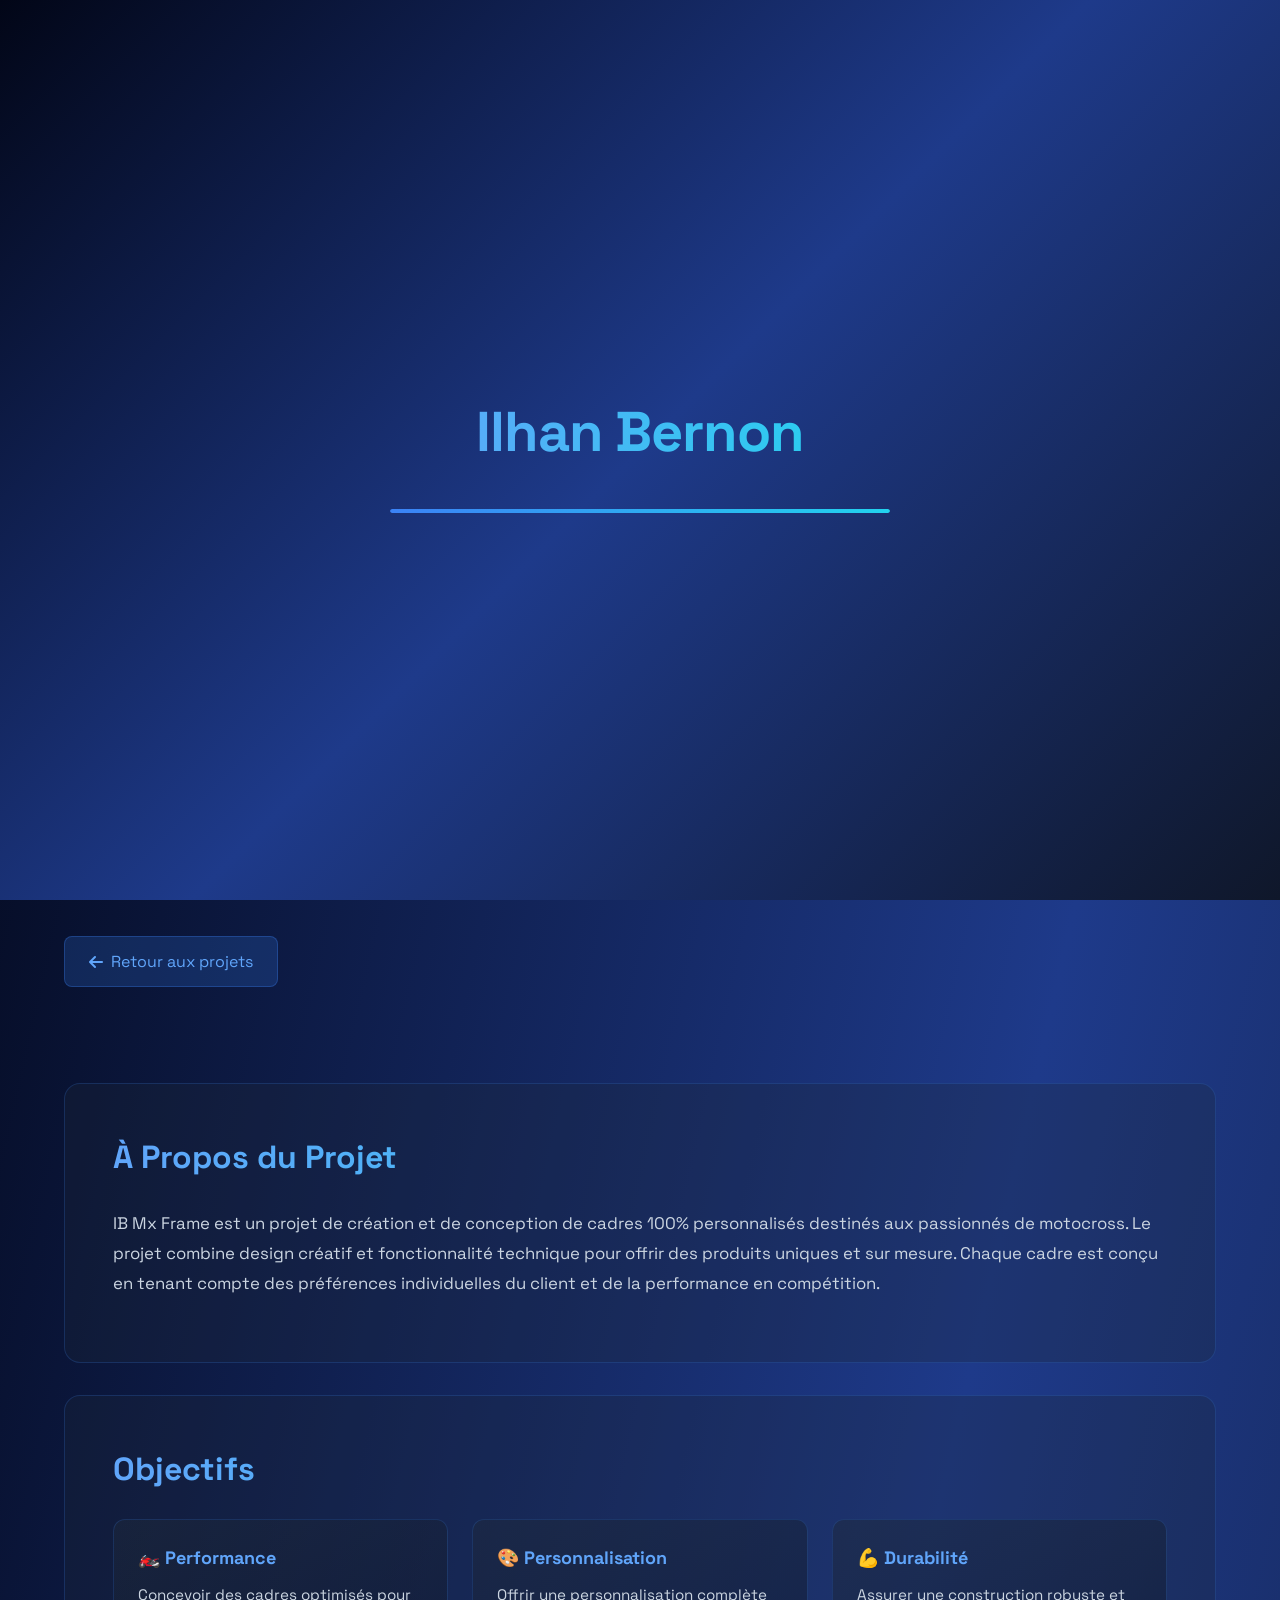
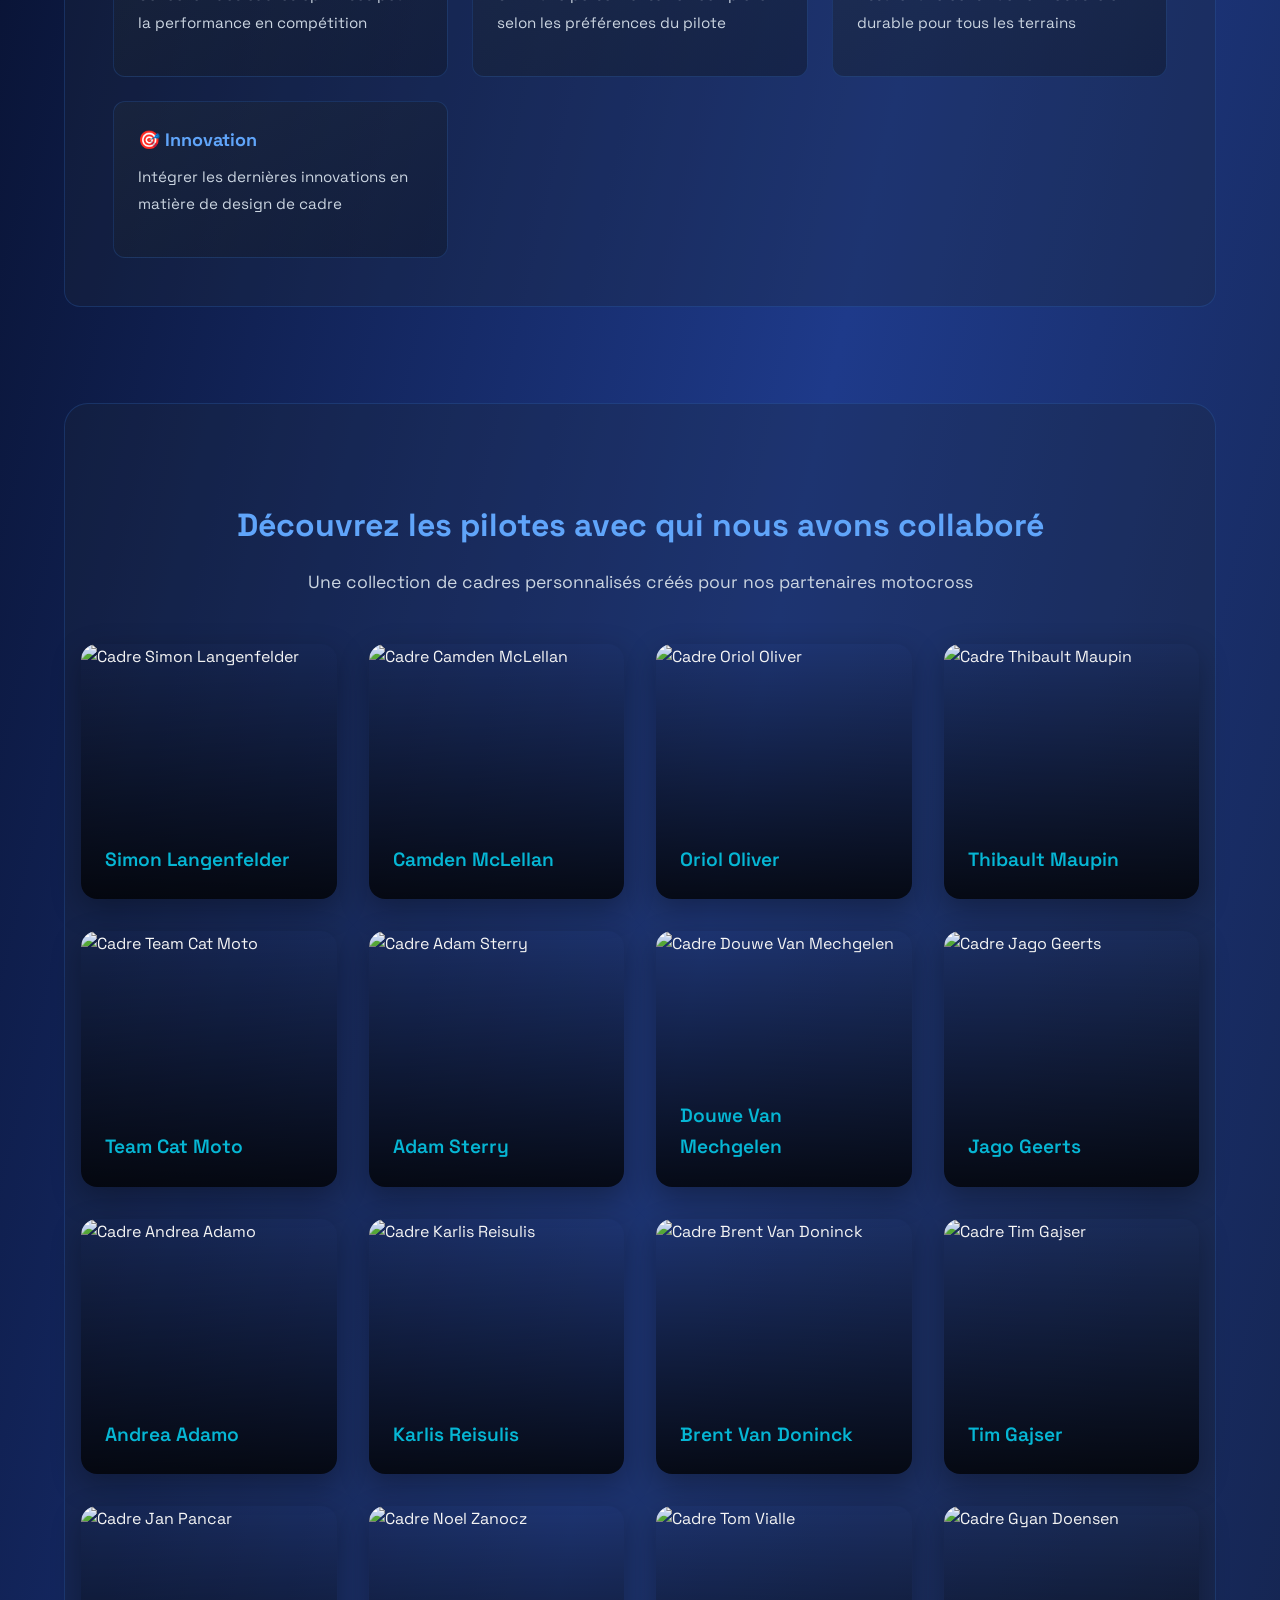
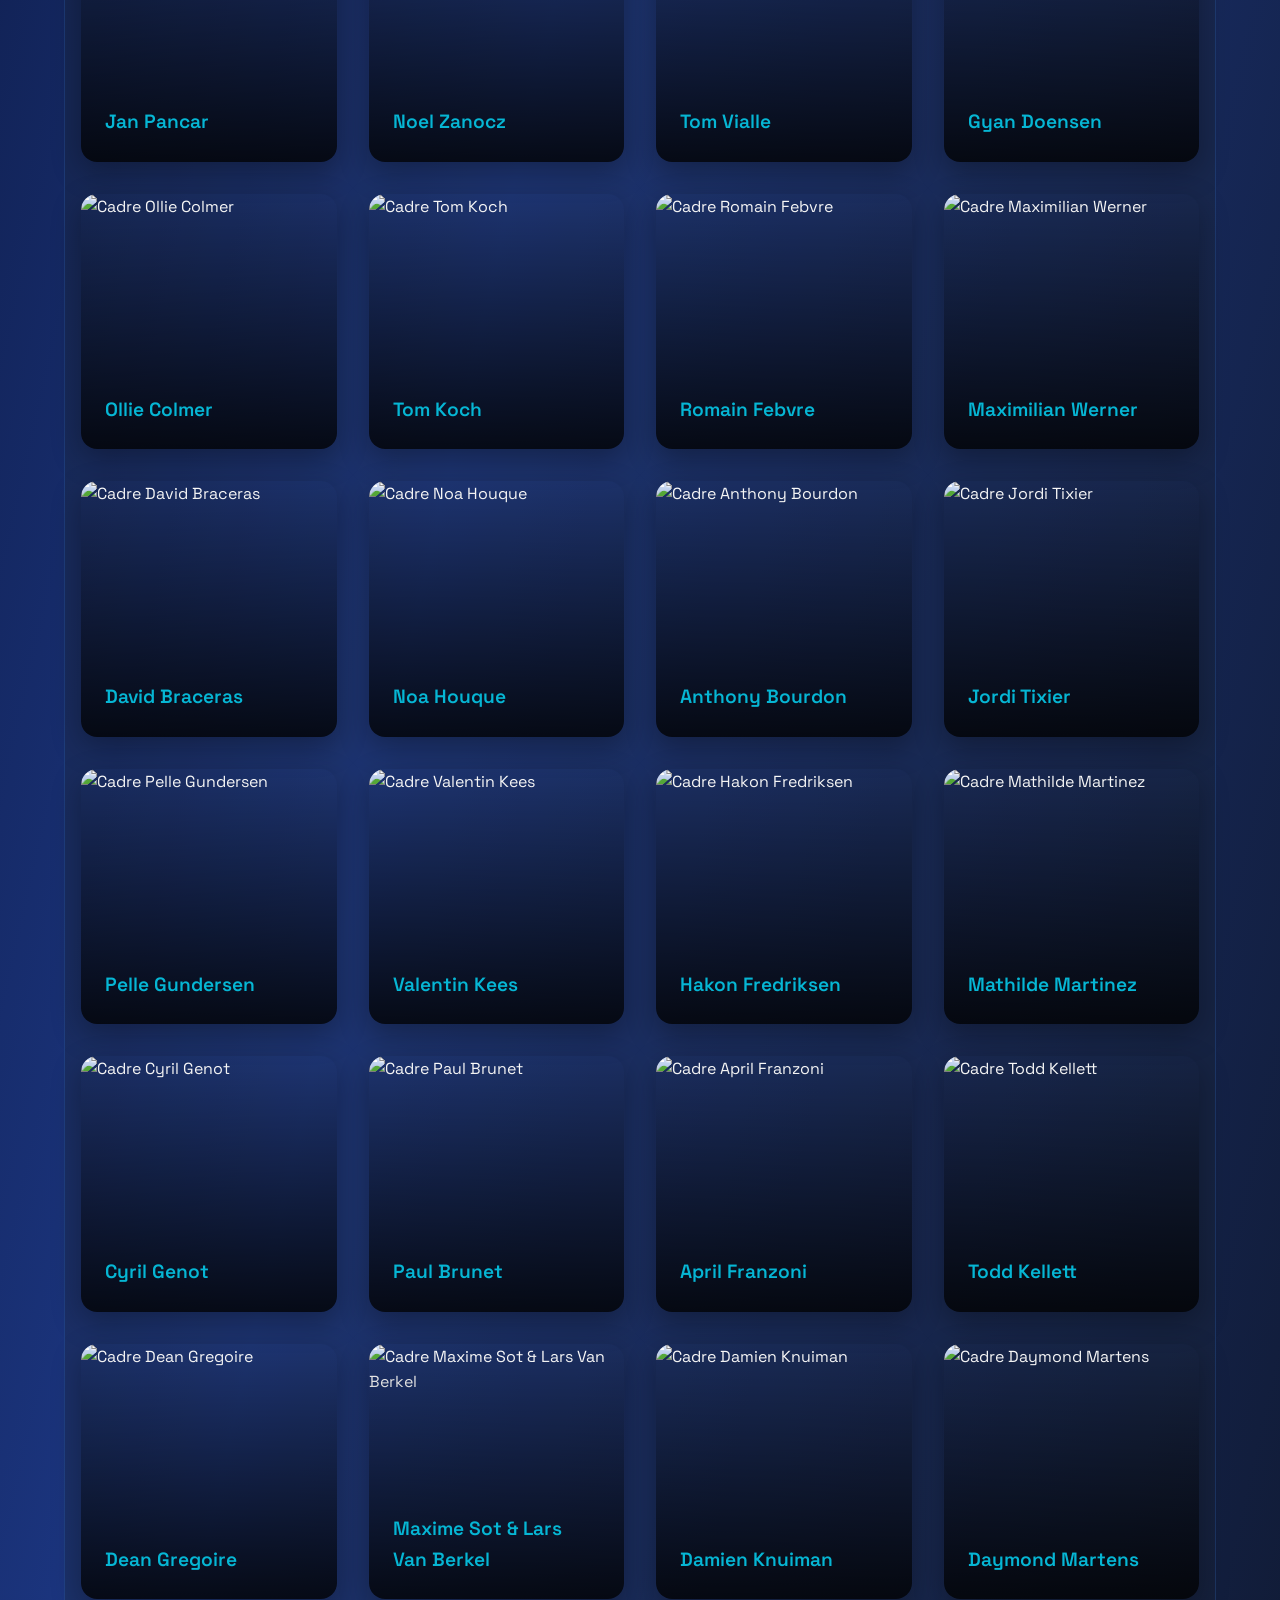
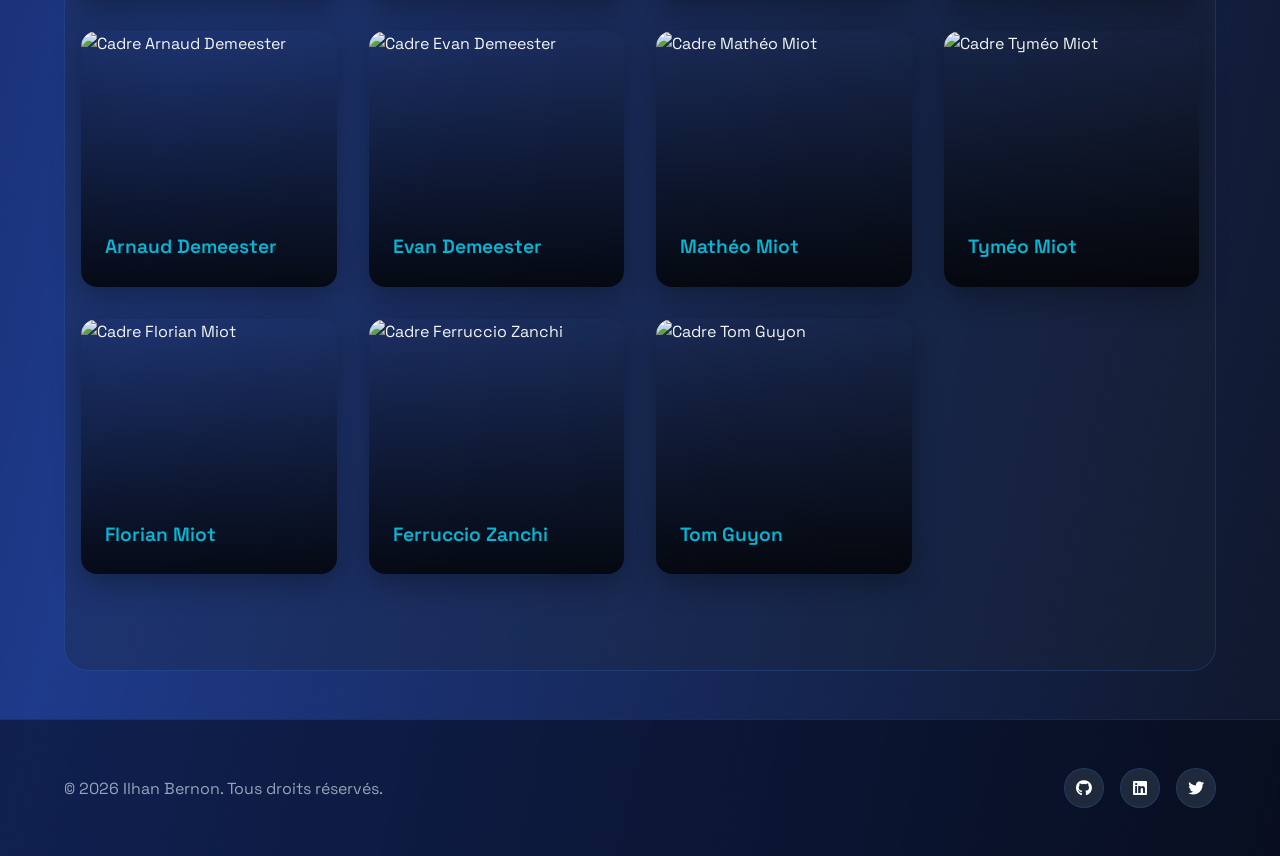
==== ibmxframe.html @ ba820cab "Add initial HTML structure for IB Mx Frame" ====
<!DOCTYPE html>
<html lang="fr">
<head>
    <meta charset="UTF-8">
    <meta name="viewport" content="width=device-width, initial-scale=1.0">
    <title>IB Mx Frame - Cadres Motocross | Ilhan Bernon</title>
    <link rel="stylesheet" href="https://cdnjs.cloudflare.com/ajax/libs/font-awesome/6.4.0/css/all.min.css">
    <link rel="preconnect" href="https://fonts.googleapis.com">
    <link rel="preconnect" href="https://fonts.gstatic.com" crossorigin>
    <meta name="description" content="Création de cadres personnalisés pour motocross, alliant performance et design.">
    <link href="https://fonts.googleapis.com/css2?family=Space+Grotesk:wght@300;400;500;600;700&display=swap" rel="stylesheet">
    <link rel="stylesheet" href="style.css">
</head>
<body>
    <!-- Loader -->
    <div id="loader" class="loader">
        <div class="loader-content">
            <div class="loader-text">
                <span class="loader-name">Ilhan Bernon</span>
            </div>
            <div class="loader-bar">
                <div class="loader-progress"></div>
            </div>
        </div>
    </div>

    <!-- Navigation -->
    <nav id="navbar">
        <div class="nav-container">
            <a href="index.html" class="logo">Ilhan Bernon</a>
            
            <!-- Desktop Navigation -->
            <div class="nav-links">
                <a href="index.html#home" class="nav-link">Accueil</a>
                <a href="index.html#about" class="nav-link">À Propos</a>
                <a href="index.html#skills" class="nav-link">Compétences</a>
                <a href="index.html#experience" class="nav-link">Parcours</a>
                <a href="index.html#projects" class="nav-link">Projets</a>
                <a href="index.html#contact" class="nav-link">Contact</a>
            </div>

            <!-- Mobile Menu Button -->
            <button class="mobile-menu-btn" id="mobileMenuBtn">
                <i class="fas fa-bars"></i>
            </button>
        </div>

        <!-- Mobile Navigation -->
        <div class="mobile-nav" id="mobileNav">
            <a href="index.html#home" class="mobile-nav-link">Accueil</a>
            <a href="index.html#about" class="mobile-nav-link">À Propos</a>
            <a href="index.html#skills" class="mobile-nav-link">Compétences</a>
            <a href="index.html#experience" class="mobile-nav-link">Parcours</a>
            <a href="index.html#projects" class="mobile-nav-link">Projets</a>
            <a href="index.html#contact" class="mobile-nav-link">Contact</a>
        </div>
    </nav>

    <!-- Project Hero Section -->
    <section class="project-hero">
        <div class="project-hero-content">
            <h1>IB Mx Frame</h1>
            <p class="project-description">Création de Cadres Personnalisés pour Motocross</p>
            
            <!-- Project Meta Grid -->
            <div class="project-meta-grid">
                <div class="meta-block">
                    <div class="meta-label">
                        <i class="fas fa-calendar"></i> DURÉE
                    </div>
                    <div class="meta-value">2 semaines</div>
                </div>
                
                <div class="meta-block">
                    <div class="meta-label">
                        <i class="fas fa-palette"></i> CATÉGORIE
                    </div>
                    <div class="meta-value">Design & Produit</div>
                </div>
                
                <div class="meta-block">
                    <div class="meta-label">
                        <i class="fas fa-briefcase"></i> TYPE
                    </div>
                    <div class="meta-value">Produit Personnalisé</div>
                </div>
                
                <div class="meta-block">
                    <div class="meta-label">
                        <i class="fas fa-user"></i> SECTEUR
                    </div>
                    <div class="meta-value">Motocross & Sport</div>
                </div>
            </div>

            <!-- Tools Used -->
            <div class="tools-section">
                <div class="tools-label">
                    <i class="fas fa-tools"></i> OUTILS UTILISÉS
                </div>
                <div class="tools-container">
                    <span class="tool-badge">Photoshop</span>
                    <span class="tool-badge">3D Design</span>
                    <span class="tool-badge">CAO</span>
                </div>
            </div>
        </div>
    </section>

    <!-- Main Content -->
    <main class="container">
        <a href="index.html#projects" class="back-button">
            <i class="fas fa-arrow-left"></i>
            Retour aux projets
        </a>

        <!-- Project Overview -->
        <section class="project-section">
            <div class="section-content">
                <h2>À Propos du Projet</h2>
                <p>
                    IB Mx Frame est un projet de création et de conception de cadres 100% personnalisés destinés aux passionnés de motocross. 
                    Le projet combine design créatif et fonctionnalité technique pour offrir des produits uniques et sur mesure. 
                    Chaque cadre est conçu en tenant compte des préférences individuelles du client et de la performance en compétition.
                </p>
            </div>

            <div class="section-content">
                <h2>Objectifs</h2>
                <div class="features-grid">
                    <div class="feature-card">
                        <h3>🏍️ Performance</h3>
                        <p>Concevoir des cadres optimisés pour la performance en compétition</p>
                    </div>
                    <div class="feature-card">
                        <h3>🎨 Personnalisation</h3>
                        <p>Offrir une personnalisation complète selon les préférences du pilote</p>
                    </div>
                    <div class="feature-card">
                        <h3>💪 Durabilité</h3>
                        <p>Assurer une construction robuste et durable pour tous les terrains</p>
                    </div>
                    <div class="feature-card">
                        <h3>🎯 Innovation</h3>
                        <p>Intégrer les dernières innovations en matière de design de cadre</p>
                    </div>
                </div>
            </div>
        </section>

        <!-- Gallery Section -->
        <section class="gallery-section">
            <h2 class="gallery-title">Découvrez les pilotes avec qui nous avons collaboré</h2>
            <p class="gallery-subtitle">Une collection de cadres personnalisés créés pour nos partenaires motocross</p>
            
            <div class="gallery-grid">
                <div class="gallery-item">
                    <img src="images/ibmxframe/langenfelder.jpg" alt="Cadre Simon Langenfelder">
                    <div class="gallery-overlay">
                        <h3>Simon Langenfelder</h3>
                    </div>
                </div>
                <div class="gallery-item">
                    <img src="images/ibmxframe/mclellan.jpg" alt="Cadre Camden McLellan">
                    <div class="gallery-overlay">
                        <h3>Camden McLellan</h3>
                    </div>
                </div>
                <div class="gallery-item">
                    <img src="images/ibmxframe/oliver.jpg" alt="Cadre Oriol Oliver">
                    <div class="gallery-overlay">
                        <h3>Oriol Oliver</h3>
                    </div>
                </div>
                <div class="gallery-item">
                    <img src="images/ibmxframe/maupin.jpg" alt="Cadre Thibault Maupin" >
                    <div class="gallery-overlay">
                        <h3>Thibault Maupin</h3>
                    </div>
                </div>
                <div class="gallery-item">
                    <img src="images/ibmxframe/catmoto.jpg" alt="Cadre Team Cat Moto">
                    <div class="gallery-overlay">
                        <h3>Team Cat Moto</h3>
                    </div>
                </div>
                <div class="gallery-item">
                    <img src="images/ibmxframe/sterry.jpg" alt="Cadre Adam Sterry">
                    <div class="gallery-overlay">
                        <h3>Adam Sterry</h3>
                    </div>
                </div>
                <div class="gallery-item">
                    <img src="images/ibmxframe/van_mechgelen.jpg" alt="Cadre Douwe Van Mechgelen">
                    <div class="gallery-overlay">
                        <h3>Douwe Van Mechgelen</h3>
                    </div>
                </div>
                <div class="gallery-item">
                    <img src="images/ibmxframe/geerts.jpg" alt="Cadre Jago Geerts">
                    <div class="gallery-overlay">
                        <h3>Jago Geerts</h3>
                    </div>
                </div>
                <div class="gallery-item">
                    <img src="images/ibmxframe/adamo.jpg" alt="Cadre Andrea Adamo">
                    <div class="gallery-overlay">
                        <h3>Andrea Adamo</h3>
                    </div>
                </div>
                <div class="gallery-item">
                    <img src="images/ibmxframe/reisulis.jpg" alt="Cadre Karlis Reisulis">
                    <div class="gallery-overlay">
                        <h3>Karlis Reisulis</h3>
                    </div>
                </div>
                <div class="gallery-item">
                    <img src="images/ibmxframe/van_doninck.jpg" alt="Cadre Brent Van Doninck">
                    <div class="gallery-overlay">
                        <h3>Brent Van Doninck</h3>
                    </div>
                </div>
                <div class="gallery-item">
                    <img src="images/ibmxframe/gajser.jpg" alt="Cadre Tim Gajser">
                    <div class="gallery-overlay">
                        <h3>Tim Gajser</h3>
                    </div>
                </div>
                <div class="gallery-item">
                    <img src="images/ibmxframe/pancar.jpg" alt="Cadre Jan Pancar">
                    <div class="gallery-overlay">
                        <h3>Jan Pancar</h3>
                    </div>
                </div>
                <div class="gallery-item">
                    <img src="images/ibmxframe/zanocz.jpg" alt="Cadre Noel Zanocz">
                    <div class="gallery-overlay">
                        <h3>Noel Zanocz</h3>
                    </div>
                </div>
                <div class="gallery-item">
                    <img src="images/ibmxframe/vialle.jpg" alt="Cadre Tom Vialle">
                    <div class="gallery-overlay">
                        <h3>Tom Vialle</h3>
                    </div>
                </div>
                <div class="gallery-item">
                    <img src="images/ibmxframe/doensen.jpg" alt="Cadre Gyan Doensen">
                    <div class="gallery-overlay">
                        <h3>Gyan Doensen</h3>
                    </div>
                </div>
                <div class="gallery-item">
                    <img src="images/ibmxframe/colmer.jpg" alt="Cadre Ollie Colmer">
                    <div class="gallery-overlay">
                        <h3>Ollie Colmer</h3>
                    </div>
                </div>
                <div class="gallery-item">
                    <img src="images/ibmxframe/koch.jpg" alt="Cadre Tom Koch">
                    <div class="gallery-overlay">
                        <h3>Tom Koch</h3>
                    </div>
                </div>
                <div class="gallery-item">
                    <img src="images/ibmxframe/febvre.jpg" alt="Cadre Romain Febvre">
                    <div class="gallery-overlay">
                        <h3>Romain Febvre</h3>
                    </div>
                </div>
                <div class="gallery-item">
                    <img src="images/ibmxframe/werner.jpg" alt="Cadre Maximilian Werner">
                    <div class="gallery-overlay">
                        <h3>Maximilian Werner</h3>
                    </div>
                </div>
                <div class="gallery-item">
                    <img src="images/ibmxframe/braceras.jpg" alt="Cadre David Braceras">
                    <div class="gallery-overlay">
                        <h3>David Braceras</h3>
                    </div>
                </div>
                <div class="gallery-item">
                    <img src="images/ibmxframe/houque.jpg" alt="Cadre Noa Houque">
                    <div class="gallery-overlay">
                        <h3>Noa Houque</h3>
                    </div>
                </div>
                <div class="gallery-item">
                    <img src="images/ibmxframe/bourdon.jpg" alt="Cadre Anthony Bourdon">
                    <div class="gallery-overlay">
                        <h3>Anthony Bourdon</h3>
                    </div>
                </div>
                <div class="gallery-item">
                    <img src="images/ibmxframe/tixier.jpg" alt="Cadre Jordi Tixier">
                    <div class="gallery-overlay">
                        <h3>Jordi Tixier</h3>
                    </div>
                </div>
                <div class="gallery-item">
                    <img src="images/ibmxframe/gundersen.jpg" alt="Cadre Pelle Gundersen">
                    <div class="gallery-overlay">
                        <h3>Pelle Gundersen</h3>
                    </div>
                </div>
                <div class="gallery-item">
                    <img src="images/ibmxframe/kees.jpg" alt="Cadre Valentin Kees">
                    <div class="gallery-overlay">
                        <h3>Valentin Kees</h3>
                    </div>
                </div>
                <div class="gallery-item">
                    <img src="images/ibmxframe/fredriksen.jpg" alt="Cadre Hakon Fredriksen">
                    <div class="gallery-overlay">
                        <h3>Hakon Fredriksen</h3>
                    </div>
                </div>
                <div class="gallery-item">
                    <img src="images/ibmxframe/martinez.jpg" alt="Cadre Mathilde Martinez">
                    <div class="gallery-overlay">
                        <h3>Mathilde Martinez</h3>
                    </div>
                </div>
                <div class="gallery-item">
                    <img src="images/ibmxframe/genot.jpg" alt="Cadre Cyril Genot">
                    <div class="gallery-overlay">
                        <h3>Cyril Genot</h3>
                    </div>
                </div>
                <div class="gallery-item">
                    <img src="images/ibmxframe/brunet.jpg" alt="Cadre Paul Brunet">
                    <div class="gallery-overlay">
                        <h3>Paul Brunet</h3>
                    </div>
                </div>
                <div class="gallery-item">
                    <img src="images/ibmxframe/franzoni.jpg" alt="Cadre April Franzoni">
                    <div class="gallery-overlay">
                        <h3>April Franzoni</h3>
                    </div>
                </div>
                <div class="gallery-item">
                    <img src="images/ibmxframe/kellett.jpg" alt="Cadre Todd Kellett">
                    <div class="gallery-overlay">
                        <h3>Todd Kellett</h3>
                    </div>
                </div>
                <div class="gallery-item">
                    <img src="images/ibmxframe/gregoire.jpg" alt="Cadre Dean Gregoire">
                    <div class="gallery-overlay">
                        <h3>Dean Gregoire</h3>
                    </div>
                </div>
                <div class="gallery-item">
                    <img src="images/ibmxframe/maxlars.jpg" alt="Cadre Maxime Sot & Lars Van Berkel">
                    <div class="gallery-overlay">
                        <h3>Maxime Sot & Lars Van Berkel</h3>
                    </div>
                </div>
                <div class="gallery-item">
                    <img src="images/ibmxframe/knuiman.jpg" alt="Cadre Damien Knuiman">
                    <div class="gallery-overlay">
                        <h3>Damien Knuiman</h3>
                    </div>
                </div>
                <div class="gallery-item">
                    <img src="images/ibmxframe/martens.jpg" alt="Cadre Daymond Martens">
                    <div class="gallery-overlay">
                        <h3>Daymond Martens</h3>
                    </div>
                </div>
                <div class="gallery-item">
                    <img src="images/ibmxframe/demeesterA.jpg" alt="Cadre Arnaud Demeester">
                    <div class="gallery-overlay">
                        <h3>Arnaud Demeester</h3>
                    </div>
                </div>
                <div class="gallery-item">
                    <img src="images/ibmxframe/demeesterE.jpg" alt="Cadre Evan Demeester">
                    <div class="gallery-overlay">
                        <h3>Evan Demeester</h3>
                    </div>
                </div>
                <div class="gallery-item">
                    <img src="images/ibmxframe/miotM.jpg" alt="Cadre Mathéo Miot">
                    <div class="gallery-overlay">
                        <h3>Mathéo Miot</h3>
                    </div>
                </div>
                <div class="gallery-item">
                    <img src="images/ibmxframe/miotT.jpg" alt="Cadre Tyméo Miot">
                    <div class="gallery-overlay">
                        <h3>Tyméo Miot</h3>
                    </div>
                </div>
                <div class="gallery-item">
                    <img src="images/ibmxframe/miotF.jpg" alt="Cadre Florian Miot">
                    <div class="gallery-overlay">
                        <h3>Florian Miot</h3>
                    </div>
                </div>
                <div class="gallery-item">
                    <img src="images/ibmxframe/zanchi.jpg" alt="Cadre Ferruccio Zanchi">
                    <div class="gallery-overlay">
                        <h3>Ferruccio Zanchi</h3>
                    </div>
                </div>
                <div class="gallery-item">
                    <img src="images/ibmxframe/guyon.jpg" alt="Cadre Tom Guyon">
                    <div class="gallery-overlay">
                        <h3>Tom Guyon</h3>
                    </div>
                </div>
            </div>
        </section>
    </main>

    <!-- Footer -->
    <footer class="footer">
        <div class="container">
            <div class="footer-content">
                <div class="footer-text">
                    © 2026 Ilhan Bernon. Tous droits réservés.
                </div>
                <div class="social-links">
                    <a href="#" class="social-link"><i class="fab fa-github"></i></a>
                    <a href="#" class="social-link"><i class="fab fa-linkedin"></i></a>
                    <a href="#" class="social-link"><i class="fab fa-twitter"></i></a>
                </div>
            </div>
        </div>
    </footer>
    <script src="script.js"></script>
</body>
</html>
---- style.css ----
/* Reset & Base */
* {
    margin: 0;
    padding: 0;
    box-sizing: border-box;
}

body {
    font-family: 'Space Grotesk', -apple-system, BlinkMacSystemFont, sans-serif;
    background: linear-gradient(to bottom right, #020617, #1e3a8a, #0f172a);
    color: #ffffff;
    line-height: 1.6;
    overflow-x: hidden;
}

body.loading {
    overflow: hidden !important;
}

html {
    scroll-behavior: smooth;
}

.container {
    max-width: 1200px;
    margin: 0 auto;
    padding: 0 1.5rem;
}

/* Loader */
.loader {
    position: fixed;
    top: 0;
    left: 0;
    width: 100%;
    height: 100%;
    background: linear-gradient(135deg, #020617 0%, #1e3a8a 50%, #0f172a 100%);
    display: flex;
    align-items: center;
    justify-content: center;
    z-index: 9999;
    transition: opacity 0.8s ease, visibility 0.8s ease;
}

.loader.hidden {
    opacity: 0;
    visibility: hidden;
}

.loader-content {
    text-align: center;
    max-width: 500px;
    width: 90%;
}

.loader-text {
    margin-bottom: 2rem;
    overflow: hidden;
}

.loader-name {
    font-size: 3.5rem;
    font-weight: 900;
    background: linear-gradient(90deg, #60a5fa, #22d3ee, #60a5fa);
    background-size: 200% auto;
    -webkit-background-clip: text;
    -webkit-text-fill-color: transparent;
    background-clip: text;
    animation: fadeInUp 0.8s ease-out;
    display: block;
    letter-spacing: -0.02em;
}

.loader-bar {
    width: 100%;
    height: 4px;
    background: rgba(59, 130, 246, 0.2);
    border-radius: 999px;
    overflow: hidden;
    animation: fadeInUp 0.8s ease-out 0.2s both;
}

.loader-progress {
    height: 100%;
    background: linear-gradient(90deg, #3b82f6, #22d3ee, #3b82f6);
    background-size: 200% 100%;
    border-radius: 999px;
    animation: loading 2s ease-in-out forwards;
}

@keyframes shimmer {
    0% {
        background-position: 200% center;
    }
    100% {
        background-position: -200% center;
    }
}

@keyframes loading {
    0% {
        width: 0%;
    }
    100% {
        width: 100%;
    }
}

@keyframes fadeInUp {
    from {
        opacity: 0;
        transform: translateY(30px);
    }
    to {
        opacity: 1;
        transform: translateY(0);
    }
}

/* Navigation */
#navbar {
    position: fixed;
    top: 0;
    width: 100%;
    z-index: 1000;
    background: rgba(2, 6, 23, 0.8);
    backdrop-filter: blur(12px);
    transition: all 0.5s ease;
}

#navbar.scrolled {
    background: rgba(2, 6, 23, 0.95);
    box-shadow: 0 25px 50px -12px rgba(59, 130, 246, 0.1);
}

.nav-container {
    max-width: 1200px;
    margin: 0 auto;
    padding: 1rem 1.5rem;
    display: flex;
    justify-content: space-between;
    align-items: center;
}

.logo {
    font-size: 1.5rem;
    font-weight: 700;
    background: linear-gradient(to right, #60a5fa, #22d3ee);
    -webkit-background-clip: text;
    -webkit-text-fill-color: transparent;
    background-clip: text;
    letter-spacing: -0.025em;
}

.nav-links {
    display: flex;
    gap: 0.25rem;
}

.nav-link {
    padding: 0.5rem 1rem;
    border-radius: 0.5rem;
    color: #cbd5e1;
    text-decoration: none;
    font-weight: 500;
    transition: all 0.3s ease;
}

.nav-link:hover {
    color: #ffffff;
    background: rgba(255, 255, 255, 0.05);
}

.nav-link.active {
    background: rgba(59, 130, 246, 0.2);
    color: #60a5fa;
}

.mobile-menu-btn {
    display: none;
    background: rgba(59, 130, 246, 0.2);
    border: none;
    color: #60a5fa;
    font-size: 1.5rem;
    padding: 0.5rem;
    border-radius: 0.5rem;
    cursor: pointer;
    transition: all 0.3s ease;
}

.mobile-menu-btn:hover {
    background: rgba(59, 130, 246, 0.3);
}

.mobile-nav {
    display: none;
    padding: 1rem 1.5rem;
    animation: fadeIn 0.3s ease-out;
}

.mobile-nav.open {
    display: flex;
    flex-direction: column;
    gap: 0.5rem;
}

.mobile-nav-link {
    padding: 0.75rem 1rem;
    border-radius: 0.5rem;
    color: #cbd5e1;
    text-decoration: none;
    font-weight: 500;
    transition: all 0.3s ease;
}

.mobile-nav-link:hover {
    color: #ffffff;
    background: rgba(255, 255, 255, 0.05);
}

/* Hero Section */
.hero {
    min-height: 100vh;
    display: flex;
    align-items: center;
    justify-content: center;
    position: relative;
    overflow: hidden;
    padding-top: 5rem;
}

.hero-bg {
    position: absolute;
    inset: 0;
    overflow: hidden;
}

.blob {
    position: absolute;
    border-radius: 50%;
    filter: blur(60px);
    opacity: 0.1;
    animation: pulse 3s ease-in-out infinite;
}

.blob-1 {
    top: 5rem;
    left: 2.5rem;
    width: 24rem;
    height: 24rem;
    background: #3b82f6;
}

.blob-2 {
    bottom: 5rem;
    right: 2.5rem;
    width: 24rem;
    height: 24rem;
    background: #22d3ee;
    animation-delay: 1s;
}

.blob-3 {
    top: 50%;
    left: 50%;
    width: 24rem;
    height: 24rem;
    background: #a855f7;
    animation-delay: 2s;
}

.hero-content {
    position: relative;
    z-index: 10;
}

.hero-grid {
    display: grid;
    grid-template-columns: 1fr 1fr;
    gap: 3rem;
    align-items: center;
}

.hero-text {
    animation: fadeInLeft 1s ease-out;
}

.badge {
    display: inline-block;
    padding: 0.5rem 1rem;
    background: linear-gradient(to right, rgba(59, 130, 246, 0.2), rgba(34, 211, 238, 0.2));
    border: 1px solid rgba(59, 130, 246, 0.3);
    border-radius: 9999px;
    backdrop-filter: blur(4px);
    margin-bottom: 1.5rem;
}

.badge span {
    color: #93c5fd;
    font-size: 0.875rem;
    font-weight: 500;
}

.hero-title {
    font-size: 4rem;
    font-weight: 900;
    line-height: 1.1;
    margin-bottom: 1.5rem;
}

.title-line-1 {
    display: block;
    color: #ffffff;
}

.title-line-2 {
    display: block;
    background: linear-gradient(to right, #60a5fa, #22d3ee, #3b82f6);
    -webkit-background-clip: text;
    -webkit-text-fill-color: transparent;
    background-clip: text;
}

.hero-description {
    font-size: 1.25rem;
    color: #cbd5e1;
    line-height: 1.75;
    max-width: 32rem;
    margin-bottom: 1.5rem;
}

.highlight-cyan {
    color: #22d3ee;
    font-weight: 600;
}

.highlight-blue {
    color: #60a5fa;
    font-weight: 600;
}

.hero-buttons {
    display: flex;
    flex-wrap: wrap;
    gap: 1rem;
    margin-top: 1.5rem;
}

.btn {
    padding: 1rem 2rem;
    border-radius: 0.75rem;
    font-weight: 700;
    text-decoration: none;
    transition: all 0.3s ease;
    display: inline-block;
}

.btn-primary {
    background: linear-gradient(to right, #2563eb, #06b6d4);
    color: #ffffff;
}

.btn-primary:hover {
    box-shadow: 0 25px 50px -12px rgba(59, 130, 246, 0.5);
    transform: translateY(-4px);
}

.btn-secondary {
    border: 2px solid rgba(59, 130, 246, 0.3);
    color: #ffffff;
}

.btn-secondary:hover {
    background: rgba(59, 130, 246, 0.1);
    border-color: #60a5fa;
}

.quick-info {
    display: flex;
    flex-wrap: wrap;
    gap: 1.5rem;
    margin-top: 1.5rem;
    font-size: 0.875rem;
    color: #94a3b8;
}

.info-item {
    display: flex;
    align-items: center;
    gap: 0.5rem;
}

.info-item i {
    color: #60a5fa;
}

.hero-image {
    animation: fadeInRight 1s ease-out;
}

.image-container {
    position: relative;
    width: 100%;
    max-width: 28rem;
    aspect-ratio: 1;
    margin: 0 auto;
}

.deco-blob {
    position: absolute;
    border-radius: 1.5rem;
    filter: blur(40px);
    opacity: 0.5;
    animation: pulse 3s ease-in-out infinite;
}

.deco-1 {
    top: -1rem;
    right: -1rem;
    width: 6rem;
    height: 6rem;
    background: linear-gradient(to bottom right, #3b82f6, #22d3ee);
}

.deco-2 {
    bottom: -1rem;
    left: -1rem;
    width: 8rem;
    height: 8rem;
    background: linear-gradient(to bottom right, #a855f7, #3b82f6);
    animation-delay: 1s;
}

.profile-card {
    position: relative;
    width: 100%;
    height: 100%;
    background: linear-gradient(to bottom right, rgba(30, 41, 59, 0.5), rgba(15, 23, 42, 0.5));
    backdrop-filter: blur(4px);
    border-radius: 1.5rem;
    border: 1px solid rgba(255, 255, 255, 0.1);
    box-shadow: 0 25px 50px -12px rgba(0, 0, 0, 0.5);
    overflow: hidden;
}

.profile-overlay {
    position: absolute;
    inset: 0;
    background: linear-gradient(to bottom right, rgba(59, 130, 246, 0.1), transparent);
}

.profile-img {
    position: absolute;
    top: 3rem;
    left: 2rem;
    right: 2rem;
    bottom: 2rem;
    width: calc(100% - 4rem);
    height: calc(100% - 5rem);
    object-fit: cover;
    object-position: center 20%;
    border-radius: 1rem;
    box-shadow: 0 25px 50px -12px rgba(0, 0, 0, 0.5);
}

.floating-icon {
    position: absolute;
    top: 1.5rem;
    right: 1.5rem;
    width: 3rem;
    height: 3rem;
    background: rgba(59, 130, 246, 0.2);
    backdrop-filter: blur(4px);
    border-radius: 0.75rem;
    display: flex;
    align-items: center;
    justify-content: center;
    animation: bounce 3s ease-in-out infinite;
}

.floating-icon i {
    color: #60a5fa;
}

.scroll-indicator {
    position: absolute;
    bottom: 2.5rem;
    left: 50%;
    transform: translateX(-50%);
    animation: bounce 2s ease-in-out infinite;
}

.scroll-indicator i {
    font-size: 2rem;
    color: #60a5fa;
}

/* Section Styles */
section {
    padding: 8rem 0;
    position: relative;
}

.section-header {
    text-align: center;
    margin-bottom: 4rem;
}

.section-title {
    font-size: 3rem;
    font-weight: 900;
    margin-bottom: 1rem;
    background: linear-gradient(to right, #60a5fa, #22d3ee);
    -webkit-background-clip: text;
    -webkit-text-fill-color: transparent;
    background-clip: text;
}

.title-underline {
    width: 6rem;
    height: 0.25rem;
    background: linear-gradient(to right, #3b82f6, #22d3ee);
    margin: 0 auto 1.5rem;
}

.section-subtitle {
    font-size: 1.25rem;
    color: #94a3b8;
}

/* About Section */
.about {
    background: rgba(15, 23, 42, 0.3);
}

.about-grid {
    display: grid;
    grid-template-columns: 1fr 1fr;
    gap: 3rem;
}

.about-text h3 {
    font-size: 1.875rem;
    font-weight: 700;
    margin-bottom: 1.5rem;
}

.about-text p {
    font-size: 1.125rem;
    color: #cbd5e1;
    line-height: 1.75;
    margin-bottom: 1.5rem;
}

.language-bars {
    display: flex;
    flex-direction: column;
    gap: 1rem;
}

.language-item {
    padding: 1rem;
    background: rgba(30, 41, 59, 0.5);
    border-radius: 0.75rem;
    border: 1px solid rgba(59, 130, 246, 0.2);
}

.language-header {
    display: flex;
    justify-content: space-between;
    margin-bottom: 0.5rem;
    font-weight: 600;
}

.level {
    color: #60a5fa;
}

.progress-bar {
    width: 100%;
    height: 0.5rem;
    background: #334155;
    border-radius: 9999px;
    overflow: hidden;
}

.progress-fill {
    height: 100%;
    background: linear-gradient(to right, #3b82f6, #22d3ee);
    border-radius: 9999px;
    transition: width 1s ease;
}

.hobbies-grid {
    display: grid;
    grid-template-columns: 1fr 1fr;
    gap: 0.75rem;
}

.hobby-card {
    padding: 1rem;
    background: linear-gradient(to bottom right, rgba(30, 41, 59, 0.5), rgba(15, 23, 42, 0.5));
    border-radius: 0.75rem;
    border: 1px solid rgba(59, 130, 246, 0.2);
    text-align: center;
    font-weight: 500;
    transition: all 0.3s ease;
}

.hobby-card:hover {
    border-color: #60a5fa;
    transform: scale(1.05);
}

/* Skills Section */
.skills {
    background: rgba(15, 23, 42, 0.3);
}

.skills-grid {
    display: grid;
    grid-template-columns: repeat(auto-fit, minmax(280px, 1fr));
    gap: 1.5rem;
    margin-bottom: 3rem;
}

.skill-card {
    padding: 1.5rem;
    background: linear-gradient(to bottom right, rgba(30, 41, 59, 0.5), rgba(15, 23, 42, 0.5));
    border-radius: 1rem;
    border: 1px solid rgba(59, 130, 246, 0.2);
    transition: all 0.5s ease;
}

.skill-card:hover {
    border-color: #60a5fa;
    transform: scale(1.05);
    box-shadow: 0 25px 50px -12px rgba(59, 130, 246, 0.2);
}

.skill-header {
    display: flex;
    align-items: center;
    gap: 1rem;
    margin-bottom: 1rem;
}

.skill-icon {
    font-size: 2.5rem;
}

.skill-card h3 {
    font-size: 1.125rem;
    font-weight: 700;
}

.skill-percent {
    text-align: right;
    margin-top: 0.5rem;
    font-size: 0.875rem;
    color: #94a3b8;
}

.tools-section {
    text-align: center;
    margin-top: 4rem;
}

.tools-section h3 {
    font-size: 1.875rem;
    font-weight: 700;
    margin-bottom: 2rem;
}

.tools-grid {
    display: flex;
    justify-content: center;
    gap: 2rem;
    flex-wrap: wrap;
}

.tool-badge {
    padding: 1rem 2rem;
    border-radius: 0.75rem;
    font-weight: 700;
    box-shadow: 0 10px 25px -5px rgba(0, 0, 0, 0.3);
    transition: all 0.3s ease;
    display: flex;
    align-items: center;
    gap: 0.75rem;
}

.tool-badge:hover {
    box-shadow: 0 25px 50px -12px rgba(0, 0, 0, 0.5);
    transform: translateY(-8px);
}

.tool-icon {
    width: 32px;
    height: 32px;
    flex-shrink: 0;
}

.tool-ps {
    background: linear-gradient(to right, #2563eb, #1e40af);
}

.tool-ai {
    background: linear-gradient(to right, #ea580c, #c2410c);
}

.tool-pr {
    background: linear-gradient(to right, #9333ea, #7e22ce);
}

.tool-lr {
    background: linear-gradient(to right, #0891b2, #2563eb);
}

.tool-office {
    background: linear-gradient(to right, #1e293b, #0f172a);
}

/* Experience Section */
.experience-grid {
    display: grid;
    grid-template-columns: 1fr 1fr;
    gap: 3rem;
}

.column-title {
    font-size: 1.875rem;
    font-weight: 700;
    display: flex;
    align-items: center;
    gap: 0.75rem;
    margin-bottom: 2rem;
}

.column-title i {
    color: #60a5fa;
}

.timeline-item {
    padding: 1.5rem;
    border-radius: 1rem;
    border: 1px solid rgba(59, 130, 246, 0.2);
    margin-bottom: 1.5rem;
    background: rgba(30, 41, 59, 0.3);
    transition: all 0.3s ease;
}

.timeline-item:hover {
    border-color: #60a5fa;
    transform: scale(1.02);
}

.timeline-item.current {
    background: linear-gradient(to bottom right, rgba(30, 58, 138, 0.3), rgba(6, 78, 59, 0.3));
    border-color: #60a5fa;
    box-shadow: 0 20px 40px -10px rgba(59, 130, 246, 0.2);
}

.current-badge,
.entrepreneur-badge {
    display: inline-block;
    padding: 0.25rem 0.75rem;
    background: #3b82f6;
    font-size: 0.75rem;
    font-weight: 700;
    border-radius: 9999px;
    margin-bottom: 0.75rem;
}

.entrepreneur-badge {
    background: linear-gradient(to right, #3b82f6, #22d3ee);
}

.timeline-item h4 {
    font-size: 1.25rem;
    font-weight: 700;
    margin-bottom: 0.5rem;
}

.item-subtitle {
    color: #22d3ee;
    font-weight: 600;
    margin-bottom: 0.25rem;
}

.item-date {
    color: #94a3b8;
    font-size: 0.875rem;
    margin-bottom: 0.75rem;
}

.item-mention {
    margin-top: 0.75rem;
    font-size: 0.875rem;
    color: #22d3ee;
    display: flex;
    align-items: center;
    gap: 0.5rem;
}

.timeline-item p {
    color: #cbd5e1;
}

/* Projects Section */
.projects {
    background: rgba(15, 23, 42, 0.3);
}

.projects-grid {
    display: grid;
    grid-template-columns: repeat(auto-fit, minmax(300px, 1fr));
    gap: 2rem;
}

.project-card {
    background: linear-gradient(to bottom right, rgba(30, 41, 59, 0.5), rgba(15, 23, 42, 0.5));
    border-radius: 1rem;
    border: 1px solid rgba(59, 130, 246, 0.2);
    overflow: hidden;
    transition: all 0.5s ease;
}

.project-card:hover {
    border-color: #60a5fa;
    transform: scale(1.05);
    box-shadow: 0 25px 50px -12px rgba(59, 130, 246, 0.2);
}

.project-image {
    width: 100%;
    height: 16rem;
    overflow: hidden;
    background: rgba(0, 0, 0, 0.3);
}

.project-image img {
    width: 100%;
    height: 100%;
    object-fit: cover;
    transition: transform 0.5s ease;
}

.project-card:hover .project-image img {
    transform: scale(1.1);
}

.project-info {
    padding: 1.5rem;
}

.project-info h3 {
    font-size: 1.25rem;
    font-weight: 700;
    margin-bottom: 0.5rem;
}

.project-category {
    color: #60a5fa;
    font-size: 0.875rem;
    font-weight: 600;
    margin-bottom: 1rem;
}

.project-description {
    color: #cbd5e1;
    font-size: 0.95rem;
    line-height: 1.6;
}

.project-placeholder {
    aspect-ratio: 16/9;
    background: linear-gradient(to bottom right, rgba(30, 41, 59, 0.5), rgba(15, 23, 42, 0.5));
    border-radius: 1rem;
    border: 2px dashed rgba(59, 130, 246, 0.3);
    overflow: hidden;
    transition: all 0.5s ease;
}

.project-placeholder:hover {
    border-color: #60a5fa;
    background: linear-gradient(to top, rgba(59, 130, 246, 0.1), transparent);
}

.placeholder-content {
    height: 100%;
    display: flex;
    flex-direction: column;
    align-items: center;
    justify-content: center;
}

.placeholder-icon {
    font-size: 4rem;
    opacity: 0.3;
    margin-bottom: 1rem;
}

.placeholder-text {
    color: #64748b;
    font-weight: 500;
}

.projects-note {
    text-align: center;
    margin-top: 3rem;
}

.projects-note p {
    color: #94a3b8;
}

/* Contact Section */
.contact-grid {
    display: grid;
    grid-template-columns: repeat(auto-fit, minmax(250px, 1fr));
    gap: 1.5rem;
    margin-bottom: 3rem;
}

.contact-card {
    padding: 2rem;
    background: linear-gradient(to bottom right, rgba(30, 41, 59, 0.5), rgba(15, 23, 42, 0.5));
    border-radius: 1rem;
    border: 1px solid rgba(59, 130, 246, 0.2);
    text-align: center;
    text-decoration: none;
    color: inherit;
    transition: all 0.3s ease;
}

.contact-card:hover {
    border-color: #60a5fa;
    transform: scale(1.05);
    box-shadow: 0 25px 50px -12px rgba(59, 130, 246, 0.2);
}

.contact-card i {
    font-size: 3rem;
    margin-bottom: 1rem;
    color: #60a5fa;
    transition: all 0.3s ease;
}

.contact-card:hover i {
    transform: scale(1.1);
}

.contact-card h3 {
    font-size: 1.125rem;
    font-weight: 700;
    margin-bottom: 0.5rem;
}

.contact-card p {
    color: #94a3b8;
    font-size: 0.875rem;
    word-break: break-all;
}

.cta-box {
    padding: 3rem;
    background: linear-gradient(to bottom right, rgba(30, 58, 138, 0.3), rgba(6, 78, 59, 0.3));
    border-radius: 1.5rem;
    border: 1px solid rgba(59, 130, 246, 0.5);
    box-shadow: 0 25px 50px -12px rgba(59, 130, 246, 0.2);
    text-align: center;
}

.cta-box h3 {
    font-size: 1.875rem;
    font-weight: 700;
    margin-bottom: 1rem;
}

.cta-box p {
    font-size: 1.125rem;
    color: #cbd5e1;
    margin-bottom: 2rem;
}

/* Footer */
.footer {
    padding: 3rem 0;
    border-top: 1px solid rgba(59, 130, 246, 0.2);
    background: rgba(2, 6, 23, 0.5);
}

.footer-content {
    display: flex;
    justify-content: space-between;
    align-items: center;
    flex-wrap: wrap;
    gap: 1.5rem;
}

.footer-text {
    color: #94a3b8;
}

.social-links {
    display: flex;
    gap: 1rem;
}

.social-link {
    width: 2.5rem;
    height: 2.5rem;
    border-radius: 50%;
    background: #1e293b;
    border: 1px solid rgba(59, 130, 246, 0.2);
    display: flex;
    align-items: center;
    justify-content: center;
    color: inherit;
    text-decoration: none;
    transition: all 0.3s ease;
}

.social-link:hover {
    background: rgba(59, 130, 246, 0.2);
    border-color: #60a5fa;
}

/* Animations */
@keyframes fadeInLeft {
    from {
        opacity: 0;
        transform: translateX(-50px);
    }
    to {
        opacity: 1;
        transform: translateX(0);
    }
}

@keyframes fadeInRight {
    from {
        opacity: 0;
        transform: translateX(50px);
    }
    to {
        opacity: 1;
        transform: translateX(0);
    }
}

@keyframes fadeIn {
    from {
        opacity: 0;
        transform: translateY(-10px);
    }
    to {
        opacity: 1;
        transform: translateY(0);
    }
}

@keyframes pulse {
    0%, 100% {
        opacity: 0.1;
    }
    50% {
        opacity: 0.15;
    }
}

@keyframes bounce {
    0%, 100% {
        transform: translateY(0);
    }
    50% {
        transform: translateY(-10px);
    }
}

/* Responsive */
@media (max-width: 768px) {
    .nav-links {
        display: none;
    }

    .mobile-menu-btn {
        display: block;
    }

    .hero-grid,
    .about-grid,
    .experience-grid {
        grid-template-columns: 1fr;
    }

    .hero-title {
        font-size: 2.5rem;
    }

    .section-title {
        font-size: 2rem;
    }

    .hero {
        padding-top: 6rem;
    }

    section {
        padding: 4rem 0;
    }

    .image-container {
        max-width: 20rem;
    }

    .loader-name {
        font-size: 2.5rem;
    }

    .tool-badge {
        padding: 0.75rem 1.5rem;
        font-size: 0.875rem;
    }

    .tool-icon {
        width: 24px;
        height: 24px;
    }
}

@media (max-width: 480px) {
    .hero-title {
        font-size: 2rem;
    }

    .hero-description {
        font-size: 1rem;
    }

    .btn {
        padding: 0.75rem 1.5rem;
        font-size: 0.875rem;
    }

    .tools-grid {
        gap: 1rem;
        flex-direction: column;
    }

    .tool-badge {
        padding: 0.75rem 1.5rem;
        font-size: 0.875rem;
        width: 100%;
        justify-content: center;
    }

    .tool-icon {
        width: 24px;
        height: 24px;
    }

    .loader-name {
        font-size: 2rem;
    }
}

/* Project Pages Styles */
.project-hero {
    min-height: 60vh;
    display: flex;
    align-items: center;
    justify-content: center;
    background: linear-gradient(135deg, #020617 0%, #1e3a8a 50%, #0f172a 100%);
    position: relative;
    overflow: hidden;
    padding-top: 5rem;
}

.project-hero::before {
    content: '';
    position: absolute;
    inset: 0;
    background: radial-gradient(circle at 20% 50%, rgba(59, 130, 246, 0.1) 0%, transparent 50%),
                radial-gradient(circle at 80% 80%, rgba(34, 211, 238, 0.1) 0%, transparent 50%);
    z-index: 1;
}

.project-hero-content {
    position: relative;
    z-index: 10;
    text-align: center;
    max-width: 800px;
}

.project-hero h1 {
    font-size: 3.5rem;
    font-weight: 900;
    margin-bottom: 1rem;
    background: linear-gradient(to right, #60a5fa, #22d3ee);
    -webkit-background-clip: text;
    -webkit-text-fill-color: transparent;
    background-clip: text;
}

.project-meta {
    display: flex;
    justify-content: center;
    gap: 2rem;
    margin-top: 2rem;
    flex-wrap: wrap;
}

.meta-item {
    display: flex;
    align-items: center;
    gap: 0.5rem;
    color: #cbd5e1;
}

.meta-item i {
    color: #60a5fa;
    font-size: 1.25rem;
}

.project-section {
    padding: 4rem 0;
}

.section-content {
    background: rgba(30, 41, 59, 0.3);
    border: 1px solid rgba(59, 130, 246, 0.2);
    border-radius: 1rem;
    padding: 3rem;
    margin-bottom: 2rem;
}

.section-content h2 {
    font-size: 2rem;
    font-weight: 700;
    margin-bottom: 1.5rem;
    background: linear-gradient(to right, #60a5fa, #22d3ee);
    -webkit-background-clip: text;
    -webkit-text-fill-color: transparent;
    background-clip: text;
}

.section-content p {
    color: #cbd5e1;
    line-height: 1.8;
    font-size: 1.05rem;
    margin-bottom: 1rem;
}

.pdf-viewer-section {
    background: rgba(15, 23, 42, 0.3);
    border-radius: 1rem;
    padding: 2rem;
    margin-top: 3rem;
}

.pdf-viewer-section h2 {
    font-size: 2rem;
    font-weight: 700;
    margin-bottom: 2rem;
    background: linear-gradient(to right, #60a5fa, #22d3ee);
    -webkit-background-clip: text;
    -webkit-text-fill-color: transparent;
    background-clip: text;
}

.pdf-container {
    background: rgba(30, 41, 59, 0.5);
    border: 1px solid rgba(59, 130, 246, 0.2);
    border-radius: 1rem;
    overflow: hidden;
    margin-bottom: 1.5rem;
    display: flex;
    justify-content: center;
    padding: 2rem;
}

.pdf-canvas {
    max-width: 100%;
    height: auto;
    background: white;
    border-radius: 0.5rem;
    max-height: 600px;
}

.pdf-controls {
    display: flex;
    justify-content: center;
    align-items: center;
    gap: 1rem;
    padding: 1.5rem;
    background: rgba(30, 41, 59, 0.7);
    border-top: 1px solid rgba(59, 130, 246, 0.2);
    border-radius: 0 0 1rem 1rem;
    flex-wrap: wrap;
}

.pdf-btn {
    background: linear-gradient(to right, #2563eb, #06b6d4);
    color: white;
    border: none;
    padding: 0.75rem 1.5rem;
    border-radius: 0.5rem;
    cursor: pointer;
    font-weight: 600;
    transition: all 0.3s ease;
    display: flex;
    align-items: center;
    gap: 0.5rem;
}

.pdf-btn:hover {
    transform: translateY(-2px);
    box-shadow: 0 10px 25px -5px rgba(59, 130, 246, 0.3);
}

.pdf-btn:disabled {
    opacity: 0.5;
    cursor: not-allowed;
}

.pdf-page-info {
    color: #cbd5e1;
    font-weight: 600;
    min-width: 150px;
    text-align: center;
}

.back-button {
    display: inline-flex;
    align-items: center;
    gap: 0.5rem;
    margin-top: 3rem;
    margin-bottom: 2rem;
    padding: 0.75rem 1.5rem;
    background: rgba(59, 130, 246, 0.2);
    border: 1px solid rgba(59, 130, 246, 0.3);
    border-radius: 0.5rem;
    color: #60a5fa;
    text-decoration: none;
    transition: all 0.3s ease;
}

.back-button:hover {
    background: rgba(59, 130, 246, 0.3);
    border-color: #60a5fa;
}

.features-grid {
    display: grid;
    grid-template-columns: repeat(auto-fit, minmax(250px, 1fr));
    gap: 1.5rem;
    margin-top: 1.5rem;
}

.feature-card {
    background: linear-gradient(to bottom right, rgba(30, 41, 59, 0.5), rgba(15, 23, 42, 0.5));
    border: 1px solid rgba(59, 130, 246, 0.2);
    border-radius: 0.75rem;
    padding: 1.5rem;
    transition: all 0.3s ease;
}

.feature-card:hover {
    border-color: #60a5fa;
    transform: translateY(-5px);
}

.feature-card h3 {
    color: #60a5fa;
    font-size: 1.125rem;
    margin-bottom: 0.5rem;
}

.feature-card p {
    color: #cbd5e1;
    font-size: 0.95rem;
}

/* Project Meta Grid */
.project-meta-grid {
    display: grid;
    grid-template-columns: repeat(auto-fit, minmax(200px, 1fr));
    gap: 2rem;
    margin: 2rem 0;
    background: rgba(30, 41, 59, 0.3);
    border-radius: 1rem;
    padding: 2rem;
    border: 1px solid rgba(59, 130, 246, 0.2);
}

.meta-block {
    flex: 1;
}

.meta-label {
    font-size: 0.875rem;
    color: #60a5fa;
    font-weight: 600;
    margin-bottom: 0.5rem;
}

.meta-value {
    color: #e2e8f0;
    font-size: 1.125rem;
    font-weight: 600;
}

/* Project Description */
.project-description {
    color: #cbd5e1;
    font-size: 1.25rem;
    margin-bottom: 2rem;
}

/* Tools Section */
.tools-section {
    margin-top: 2rem;
}

.tools-label {
    font-size: 0.875rem;
    color: #60a5fa;
    font-weight: 600;
    margin-bottom: 1rem;
}

.tools-container {
    display: flex;
    gap: 1rem;
    flex-wrap: wrap;
    justify-content: center;
}

.tool-badge {
    background: rgba(59, 130, 246, 0.2);
    border: 1px solid rgba(59, 130, 246, 0.3);
    color: #60a5fa;
    padding: 0.5rem 1rem;
    border-radius: 2rem;
    font-size: 0.9rem;
    font-weight: 500;
}

/* PDF Section Description */
.pdf-section-description {
    color: #cbd5e1;
    margin-bottom: 2rem;
}

/* Gallery Section */
.gallery-section {
    padding: 6rem 0;
    margin-bottom: 3rem;
    background: rgba(30, 41, 59, 0.3);
    border: 1px solid rgba(59, 130, 246, 0.2);
    border-radius: 1.5rem;
}

.gallery-title {
    font-size: 2rem;
    font-weight: 700;
    text-align: center;
    margin-bottom: 1rem;
    color: #60a5fa;
}

.gallery-subtitle {
    text-align: center;
    color: #cbd5e1;
    margin-bottom: 3rem;
    font-size: 1.1rem;
}

.gallery-grid {
    display: grid;
    grid-template-columns: repeat(4, 1fr);
    gap: 2rem;
    padding: 0 1rem;
    max-width: 1200px;
    margin: 0 auto;
}

.gallery-item {
    position: relative;
    overflow: hidden;
    border-radius: 1rem;
    aspect-ratio: 1;
    cursor: pointer;
    box-shadow: 0 10px 30px rgba(0, 0, 0, 0.3);
    transition: transform 0.3s ease, box-shadow 0.3s ease;
}

.gallery-item:hover {
    transform: translateY(-10px);
    box-shadow: 0 20px 40px rgba(6, 182, 212, 0.3);
}

.gallery-item img {
    width: 100%;
    height: 100%;
    object-fit: cover;
    transition: transform 0.4s ease;
}

.gallery-item:hover img {
    transform: scale(1.1);
}

.gallery-overlay {
    position: absolute;
    bottom: 0;
    left: 0;
    right: 0;
    top: 0;
    background: linear-gradient(180deg, rgba(0, 0, 0, 0) 0%, rgba(0, 0, 0, 0.8) 100%);
    display: flex;
    align-items: flex-end;
    padding: 1.5rem;
    opacity: 1;
    transition: opacity 0.3s ease;
}

.gallery-item:hover .gallery-overlay {
    opacity: 1;
}

.gallery-overlay h3 {
    color: #06b6d4;
    font-size: 1.2rem;
    font-weight: 600;
    margin: 0;
}

/* Responsive Gallery */
@media (max-width: 1024px) {
    .gallery-grid {
        grid-template-columns: repeat(3, 1fr);
        gap: 1.5rem;
    }
}

@media (max-width: 768px) {
    .gallery-section {
        padding: 4rem 0;
        margin-bottom: 2rem;
    }

    .gallery-title {
        font-size: 1.8rem;
    }

    .gallery-grid {
        grid-template-columns: repeat(2, 1fr);
        gap: 1.5rem;
    }

    .gallery-overlay h3 {
        font-size: 1rem;
    }
}

@media (max-width: 480px) {
    .gallery-section {
        padding: 2rem 0;
        margin-bottom: 1rem;
    }

    .gallery-title {
        font-size: 1.5rem;
    }

    .gallery-grid {
        grid-template-columns: repeat(1, 1fr);
        gap: 1rem;
        padding: 0 0.5rem;
    }
}

/* PDF Section Description */
.pdf-section-description {
    color: #cbd5e1;
    margin-bottom: 2rem;
}
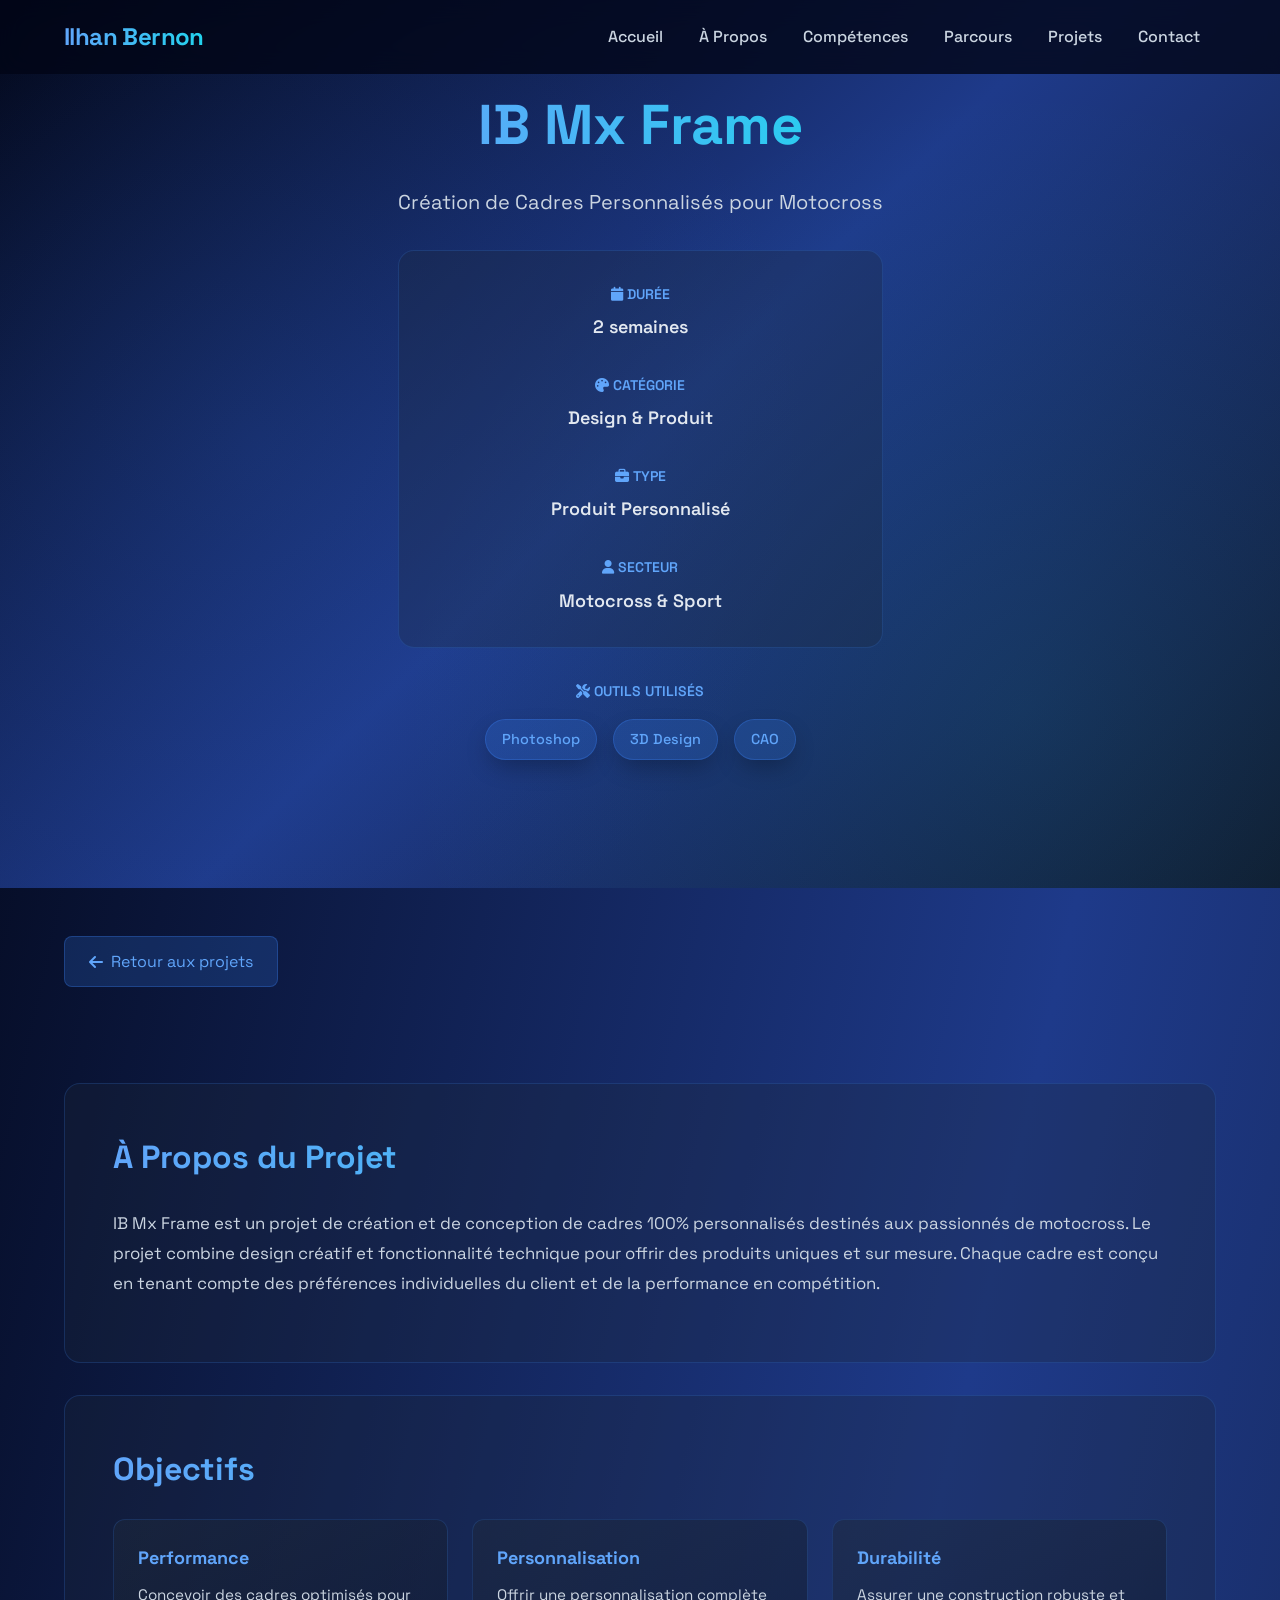
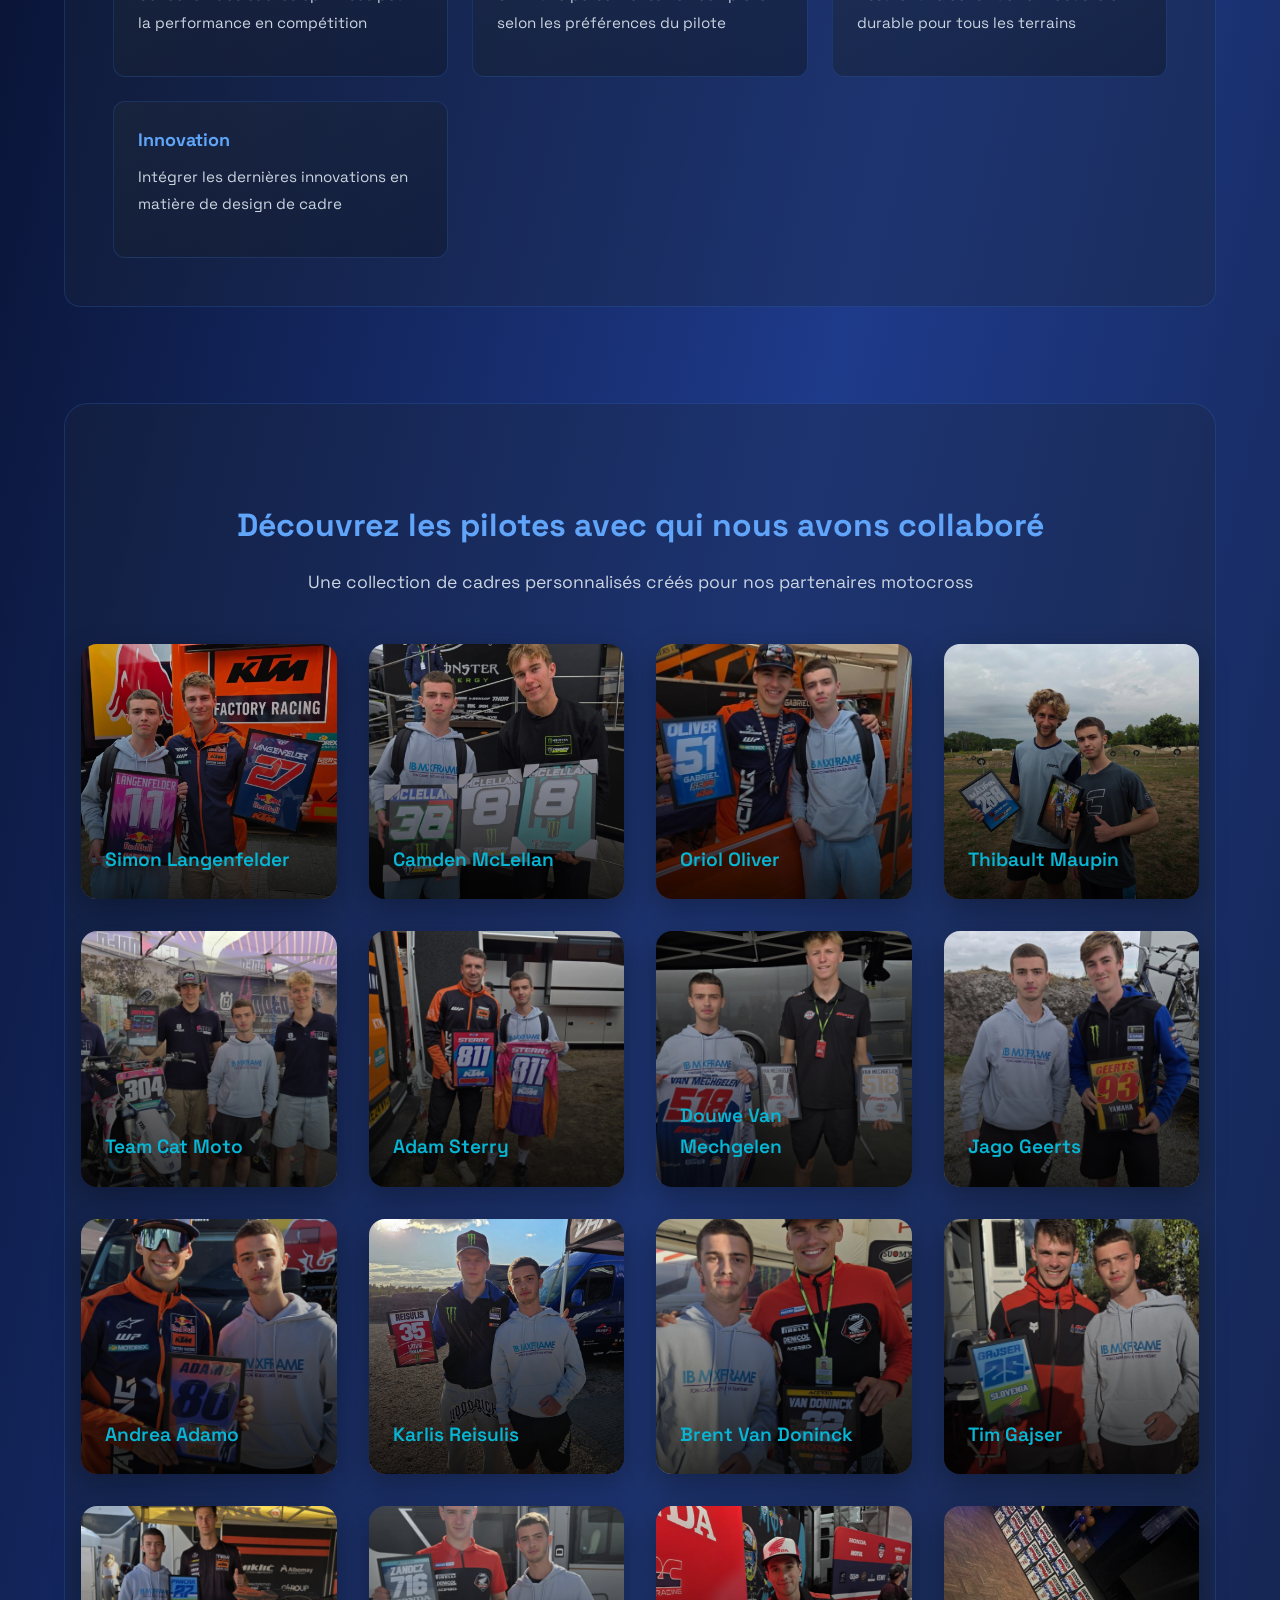
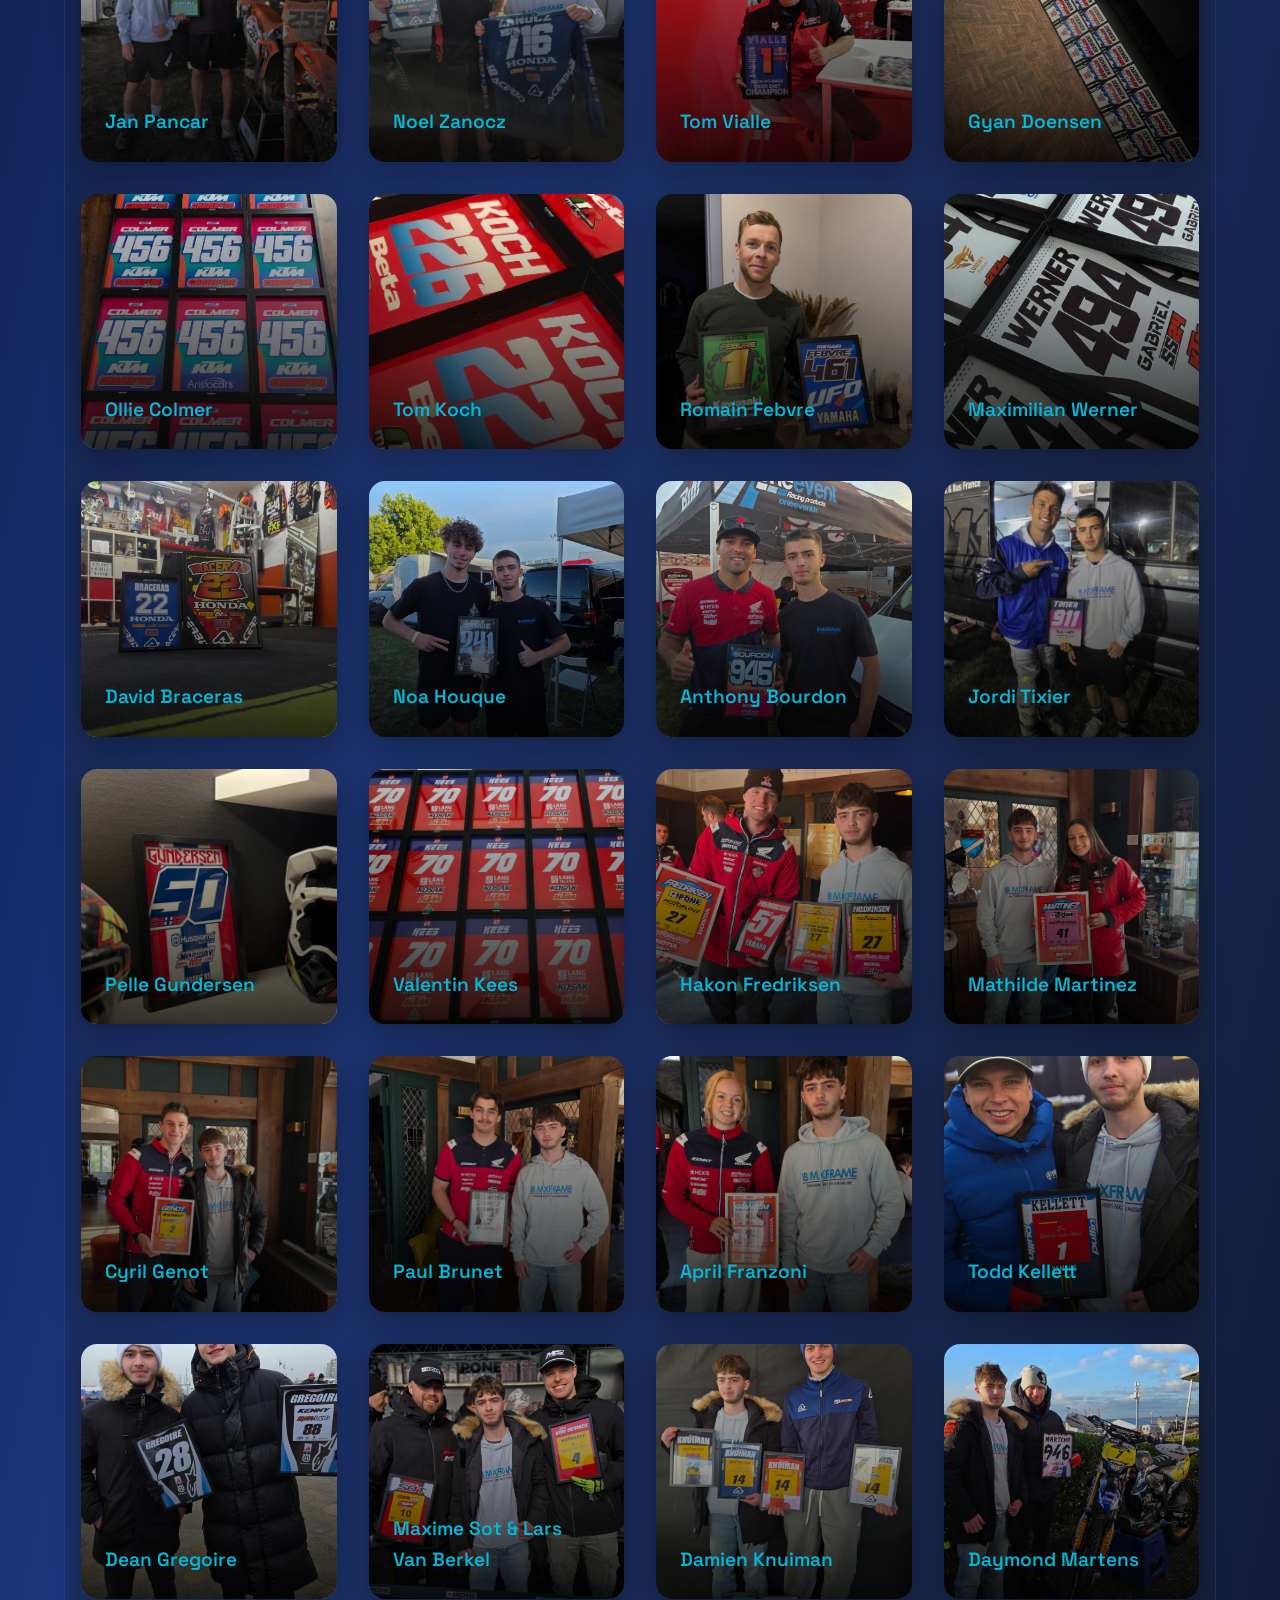
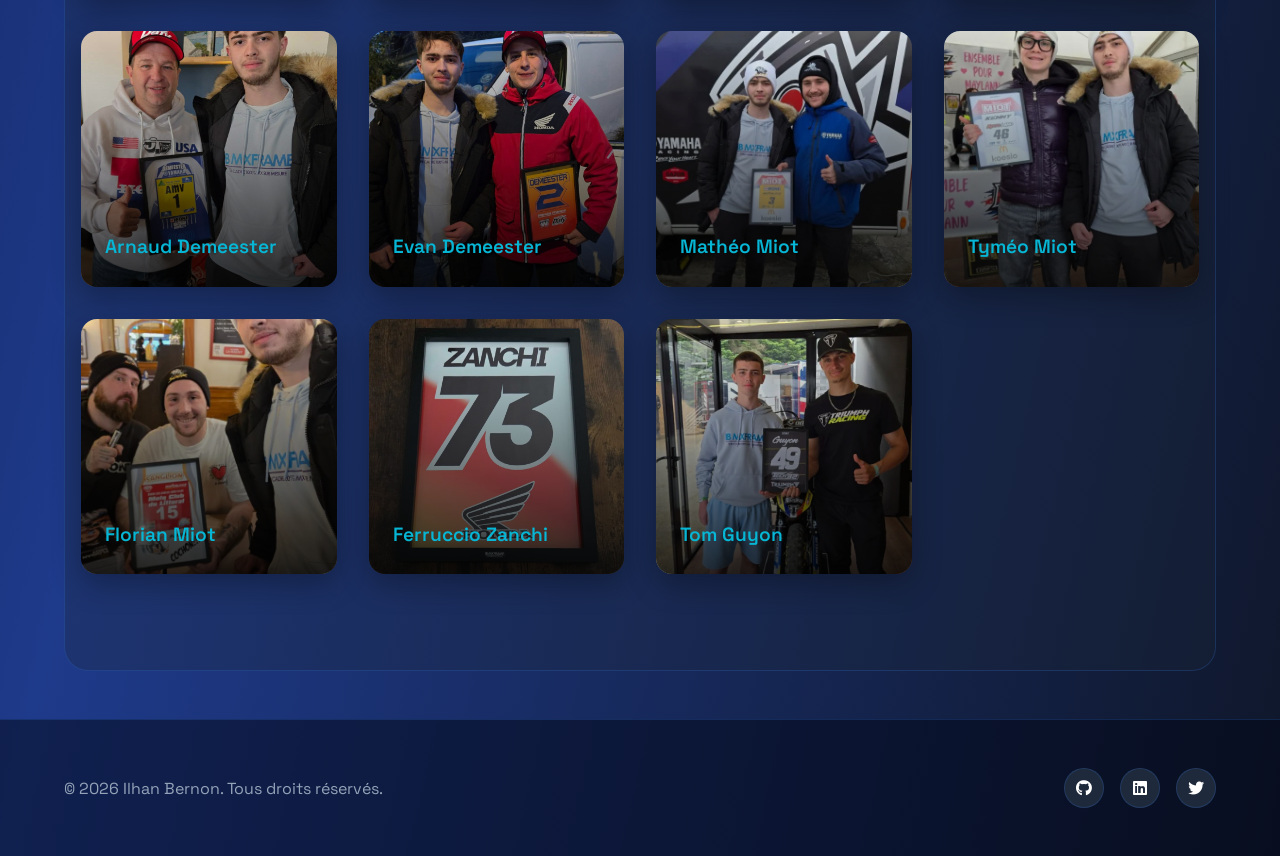
==== commit c4ec2a38: "Update ibmxframe.html" ====
--- a/ibmxframe.html
+++ b/ibmxframe.html
@@ -129,19 +129,19 @@
                 <h2>Objectifs</h2>
                 <div class="features-grid">
                     <div class="feature-card">
-                        <h3>🏍️ Performance</h3>
+                        <h3>Performance</h3>
                         <p>Concevoir des cadres optimisés pour la performance en compétition</p>
                     </div>
                     <div class="feature-card">
-                        <h3>🎨 Personnalisation</h3>
+                        <h3>Personnalisation</h3>
                         <p>Offrir une personnalisation complète selon les préférences du pilote</p>
                     </div>
                     <div class="feature-card">
-                        <h3>💪 Durabilité</h3>
+                        <h3>Durabilité</h3>
                         <p>Assurer une construction robuste et durable pour tous les terrains</p>
                     </div>
                     <div class="feature-card">
-                        <h3>🎯 Innovation</h3>
+                        <h3>Innovation</h3>
                         <p>Intégrer les dernières innovations en matière de design de cadre</p>
                     </div>
                 </div>
@@ -155,73 +155,73 @@
             
             <div class="gallery-grid">
                 <div class="gallery-item">
-                    <img src="images/ibmxframe/langenfelder.jpg" alt="Cadre Simon Langenfelder">
+                    <img src="/images/ibmxframe/langenfelder.jpg" alt="Cadre Simon Langenfelder">
                     <div class="gallery-overlay">
                         <h3>Simon Langenfelder</h3>
                     </div>
                 </div>
                 <div class="gallery-item">
-                    <img src="images/ibmxframe/mclellan.jpg" alt="Cadre Camden McLellan">
+                    <img src="/images/ibmxframe/mclellan.jpg" alt="Cadre Camden McLellan">
                     <div class="gallery-overlay">
                         <h3>Camden McLellan</h3>
                     </div>
                 </div>
                 <div class="gallery-item">
-                    <img src="images/ibmxframe/oliver.jpg" alt="Cadre Oriol Oliver">
+                    <img src="/images/ibmxframe/oliver.jpg" alt="Cadre Oriol Oliver">
                     <div class="gallery-overlay">
                         <h3>Oriol Oliver</h3>
                     </div>
                 </div>
                 <div class="gallery-item">
-                    <img src="images/ibmxframe/maupin.jpg" alt="Cadre Thibault Maupin" >
+                    <img src="/images/ibmxframe/maupin.jpg" alt="Cadre Thibault Maupin" >
                     <div class="gallery-overlay">
                         <h3>Thibault Maupin</h3>
                     </div>
                 </div>
                 <div class="gallery-item">
-                    <img src="images/ibmxframe/catmoto.jpg" alt="Cadre Team Cat Moto">
+                    <img src="/images/ibmxframe/catmoto.jpg" alt="Cadre Team Cat Moto">
                     <div class="gallery-overlay">
                         <h3>Team Cat Moto</h3>
                     </div>
                 </div>
                 <div class="gallery-item">
-                    <img src="images/ibmxframe/sterry.jpg" alt="Cadre Adam Sterry">
+                    <img src="/images/ibmxframe/sterry.jpg" alt="Cadre Adam Sterry">
                     <div class="gallery-overlay">
                         <h3>Adam Sterry</h3>
                     </div>
                 </div>
                 <div class="gallery-item">
-                    <img src="images/ibmxframe/van_mechgelen.jpg" alt="Cadre Douwe Van Mechgelen">
+                    <img src="/images/ibmxframe/van_mechgelen.jpg" alt="Cadre Douwe Van Mechgelen">
                     <div class="gallery-overlay">
                         <h3>Douwe Van Mechgelen</h3>
                     </div>
                 </div>
                 <div class="gallery-item">
-                    <img src="images/ibmxframe/geerts.jpg" alt="Cadre Jago Geerts">
+                    <img src="/images/ibmxframe/geerts.jpg" alt="Cadre Jago Geerts">
                     <div class="gallery-overlay">
                         <h3>Jago Geerts</h3>
                     </div>
                 </div>
                 <div class="gallery-item">
-                    <img src="images/ibmxframe/adamo.jpg" alt="Cadre Andrea Adamo">
+                    <img src="/images/ibmxframe/adamo.jpg" alt="Cadre Andrea Adamo">
                     <div class="gallery-overlay">
                         <h3>Andrea Adamo</h3>
                     </div>
                 </div>
                 <div class="gallery-item">
-                    <img src="images/ibmxframe/reisulis.jpg" alt="Cadre Karlis Reisulis">
+                    <img src="/images/ibmxframe/reisulis.jpg" alt="Cadre Karlis Reisulis">
                     <div class="gallery-overlay">
                         <h3>Karlis Reisulis</h3>
                     </div>
                 </div>
                 <div class="gallery-item">
-                    <img src="images/ibmxframe/van_doninck.jpg" alt="Cadre Brent Van Doninck">
+                    <img src="/images/ibmxframe/van_doninck.jpg" alt="Cadre Brent Van Doninck">
                     <div class="gallery-overlay">
                         <h3>Brent Van Doninck</h3>
                     </div>
                 </div>
                 <div class="gallery-item">
-                    <img src="images/ibmxframe/gajser.jpg" alt="Cadre Tim Gajser">
+                    <img src="/images/ibmxframe/gajser.jpg" alt="Cadre Tim Gajser">
                     <div class="gallery-overlay">
                         <h3>Tim Gajser</h3>
                     </div>
@@ -233,181 +233,181 @@
                     </div>
                 </div>
                 <div class="gallery-item">
-                    <img src="images/ibmxframe/zanocz.jpg" alt="Cadre Noel Zanocz">
+                    <img src="/images/ibmxframe/zanocz.jpg" alt="Cadre Noel Zanocz">
                     <div class="gallery-overlay">
                         <h3>Noel Zanocz</h3>
                     </div>
                 </div>
                 <div class="gallery-item">
-                    <img src="images/ibmxframe/vialle.jpg" alt="Cadre Tom Vialle">
+                    <img src="/images/ibmxframe/vialle.jpg" alt="Cadre Tom Vialle">
                     <div class="gallery-overlay">
                         <h3>Tom Vialle</h3>
                     </div>
                 </div>
                 <div class="gallery-item">
-                    <img src="images/ibmxframe/doensen.jpg" alt="Cadre Gyan Doensen">
+                    <img src="/images/ibmxframe/doensen.jpg" alt="Cadre Gyan Doensen">
                     <div class="gallery-overlay">
                         <h3>Gyan Doensen</h3>
                     </div>
                 </div>
                 <div class="gallery-item">
-                    <img src="images/ibmxframe/colmer.jpg" alt="Cadre Ollie Colmer">
+                    <img src="/images/ibmxframe/colmer.jpg" alt="Cadre Ollie Colmer">
                     <div class="gallery-overlay">
                         <h3>Ollie Colmer</h3>
                     </div>
                 </div>
                 <div class="gallery-item">
-                    <img src="images/ibmxframe/koch.jpg" alt="Cadre Tom Koch">
+                    <img src="/images/ibmxframe/koch.jpg" alt="Cadre Tom Koch">
                     <div class="gallery-overlay">
                         <h3>Tom Koch</h3>
                     </div>
                 </div>
                 <div class="gallery-item">
-                    <img src="images/ibmxframe/febvre.jpg" alt="Cadre Romain Febvre">
+                    <img src="/images/ibmxframe/febvre.jpg" alt="Cadre Romain Febvre">
                     <div class="gallery-overlay">
                         <h3>Romain Febvre</h3>
                     </div>
                 </div>
                 <div class="gallery-item">
-                    <img src="images/ibmxframe/werner.jpg" alt="Cadre Maximilian Werner">
+                    <img src="/images/ibmxframe/werner.jpg" alt="Cadre Maximilian Werner">
                     <div class="gallery-overlay">
                         <h3>Maximilian Werner</h3>
                     </div>
                 </div>
                 <div class="gallery-item">
-                    <img src="images/ibmxframe/braceras.jpg" alt="Cadre David Braceras">
+                    <img src="/images/ibmxframe/braceras.jpg" alt="Cadre David Braceras">
                     <div class="gallery-overlay">
                         <h3>David Braceras</h3>
                     </div>
                 </div>
                 <div class="gallery-item">
-                    <img src="images/ibmxframe/houque.jpg" alt="Cadre Noa Houque">
+                    <img src="/images/ibmxframe/houque.jpg" alt="Cadre Noa Houque">
                     <div class="gallery-overlay">
                         <h3>Noa Houque</h3>
                     </div>
                 </div>
                 <div class="gallery-item">
-                    <img src="images/ibmxframe/bourdon.jpg" alt="Cadre Anthony Bourdon">
+                    <img src="/images/ibmxframe/bourdon.jpg" alt="Cadre Anthony Bourdon">
                     <div class="gallery-overlay">
                         <h3>Anthony Bourdon</h3>
                     </div>
                 </div>
                 <div class="gallery-item">
-                    <img src="images/ibmxframe/tixier.jpg" alt="Cadre Jordi Tixier">
+                    <img src="/images/ibmxframe/tixier.jpg" alt="Cadre Jordi Tixier">
                     <div class="gallery-overlay">
                         <h3>Jordi Tixier</h3>
                     </div>
                 </div>
                 <div class="gallery-item">
-                    <img src="images/ibmxframe/gundersen.jpg" alt="Cadre Pelle Gundersen">
+                    <img src="/images/ibmxframe/gundersen.jpg" alt="Cadre Pelle Gundersen">
                     <div class="gallery-overlay">
                         <h3>Pelle Gundersen</h3>
                     </div>
                 </div>
                 <div class="gallery-item">
-                    <img src="images/ibmxframe/kees.jpg" alt="Cadre Valentin Kees">
+                    <img src="/images/ibmxframe/kees.jpg" alt="Cadre Valentin Kees">
                     <div class="gallery-overlay">
                         <h3>Valentin Kees</h3>
                     </div>
                 </div>
                 <div class="gallery-item">
-                    <img src="images/ibmxframe/fredriksen.jpg" alt="Cadre Hakon Fredriksen">
+                    <img src="/images/ibmxframe/fredriksen.jpg" alt="Cadre Hakon Fredriksen">
                     <div class="gallery-overlay">
                         <h3>Hakon Fredriksen</h3>
                     </div>
                 </div>
                 <div class="gallery-item">
-                    <img src="images/ibmxframe/martinez.jpg" alt="Cadre Mathilde Martinez">
+                    <img src="/images/ibmxframe/martinez.jpg" alt="Cadre Mathilde Martinez">
                     <div class="gallery-overlay">
                         <h3>Mathilde Martinez</h3>
                     </div>
                 </div>
                 <div class="gallery-item">
-                    <img src="images/ibmxframe/genot.jpg" alt="Cadre Cyril Genot">
+                    <img src="/images/ibmxframe/genot.jpg" alt="Cadre Cyril Genot">
                     <div class="gallery-overlay">
                         <h3>Cyril Genot</h3>
                     </div>
                 </div>
                 <div class="gallery-item">
-                    <img src="images/ibmxframe/brunet.jpg" alt="Cadre Paul Brunet">
+                    <img src="/images/ibmxframe/brunet.jpg" alt="Cadre Paul Brunet">
                     <div class="gallery-overlay">
                         <h3>Paul Brunet</h3>
                     </div>
                 </div>
                 <div class="gallery-item">
-                    <img src="images/ibmxframe/franzoni.jpg" alt="Cadre April Franzoni">
+                    <img src="/images/ibmxframe/franzoni.jpg" alt="Cadre April Franzoni">
                     <div class="gallery-overlay">
                         <h3>April Franzoni</h3>
                     </div>
                 </div>
                 <div class="gallery-item">
-                    <img src="images/ibmxframe/kellett.jpg" alt="Cadre Todd Kellett">
+                    <img src="/images/ibmxframe/kellett.jpg" alt="Cadre Todd Kellett">
                     <div class="gallery-overlay">
                         <h3>Todd Kellett</h3>
                     </div>
                 </div>
                 <div class="gallery-item">
-                    <img src="images/ibmxframe/gregoire.jpg" alt="Cadre Dean Gregoire">
+                    <img src="/images/ibmxframe/gregoire.jpg" alt="Cadre Dean Gregoire">
                     <div class="gallery-overlay">
                         <h3>Dean Gregoire</h3>
                     </div>
                 </div>
                 <div class="gallery-item">
-                    <img src="images/ibmxframe/maxlars.jpg" alt="Cadre Maxime Sot & Lars Van Berkel">
+                    <img src="/images/ibmxframe/maxlars.jpg" alt="Cadre Maxime Sot & Lars Van Berkel">
                     <div class="gallery-overlay">
                         <h3>Maxime Sot & Lars Van Berkel</h3>
                     </div>
                 </div>
                 <div class="gallery-item">
-                    <img src="images/ibmxframe/knuiman.jpg" alt="Cadre Damien Knuiman">
+                    <img src="/images/ibmxframe/knuiman.jpg" alt="Cadre Damien Knuiman">
                     <div class="gallery-overlay">
                         <h3>Damien Knuiman</h3>
                     </div>
                 </div>
                 <div class="gallery-item">
-                    <img src="images/ibmxframe/martens.jpg" alt="Cadre Daymond Martens">
+                    <img src="/images/ibmxframe/martens.jpg" alt="Cadre Daymond Martens">
                     <div class="gallery-overlay">
                         <h3>Daymond Martens</h3>
                     </div>
                 </div>
                 <div class="gallery-item">
-                    <img src="images/ibmxframe/demeesterA.jpg" alt="Cadre Arnaud Demeester">
+                    <img src="/images/ibmxframe/demeesterA.jpg" alt="Cadre Arnaud Demeester">
                     <div class="gallery-overlay">
                         <h3>Arnaud Demeester</h3>
                     </div>
                 </div>
                 <div class="gallery-item">
-                    <img src="images/ibmxframe/demeesterE.jpg" alt="Cadre Evan Demeester">
+                    <img src="/images/ibmxframe/demeesterE.jpg" alt="Cadre Evan Demeester">
                     <div class="gallery-overlay">
                         <h3>Evan Demeester</h3>
                     </div>
                 </div>
                 <div class="gallery-item">
-                    <img src="images/ibmxframe/miotM.jpg" alt="Cadre Mathéo Miot">
+                    <img src="/images/ibmxframe/miotM.jpg" alt="Cadre Mathéo Miot">
                     <div class="gallery-overlay">
                         <h3>Mathéo Miot</h3>
                     </div>
                 </div>
                 <div class="gallery-item">
-                    <img src="images/ibmxframe/miotT.jpg" alt="Cadre Tyméo Miot">
+                    <img src="/images/ibmxframe/miotT.jpg" alt="Cadre Tyméo Miot">
                     <div class="gallery-overlay">
                         <h3>Tyméo Miot</h3>
                     </div>
                 </div>
                 <div class="gallery-item">
-                    <img src="images/ibmxframe/miotF.jpg" alt="Cadre Florian Miot">
+                    <img src="/images/ibmxframe/miotF.jpg" alt="Cadre Florian Miot">
                     <div class="gallery-overlay">
                         <h3>Florian Miot</h3>
                     </div>
                 </div>
                 <div class="gallery-item">
-                    <img src="images/ibmxframe/zanchi.jpg" alt="Cadre Ferruccio Zanchi">
+                    <img src="/images/ibmxframe/zanchi.jpg" alt="Cadre Ferruccio Zanchi">
                     <div class="gallery-overlay">
                         <h3>Ferruccio Zanchi</h3>
                     </div>
                 </div>
                 <div class="gallery-item">
-                    <img src="images/ibmxframe/guyon.jpg" alt="Cadre Tom Guyon">
+                    <img src="/images/ibmxframe/guyon.jpg" alt="Cadre Tom Guyon">
                     <div class="gallery-overlay">
                         <h3>Tom Guyon</h3>
                     </div>
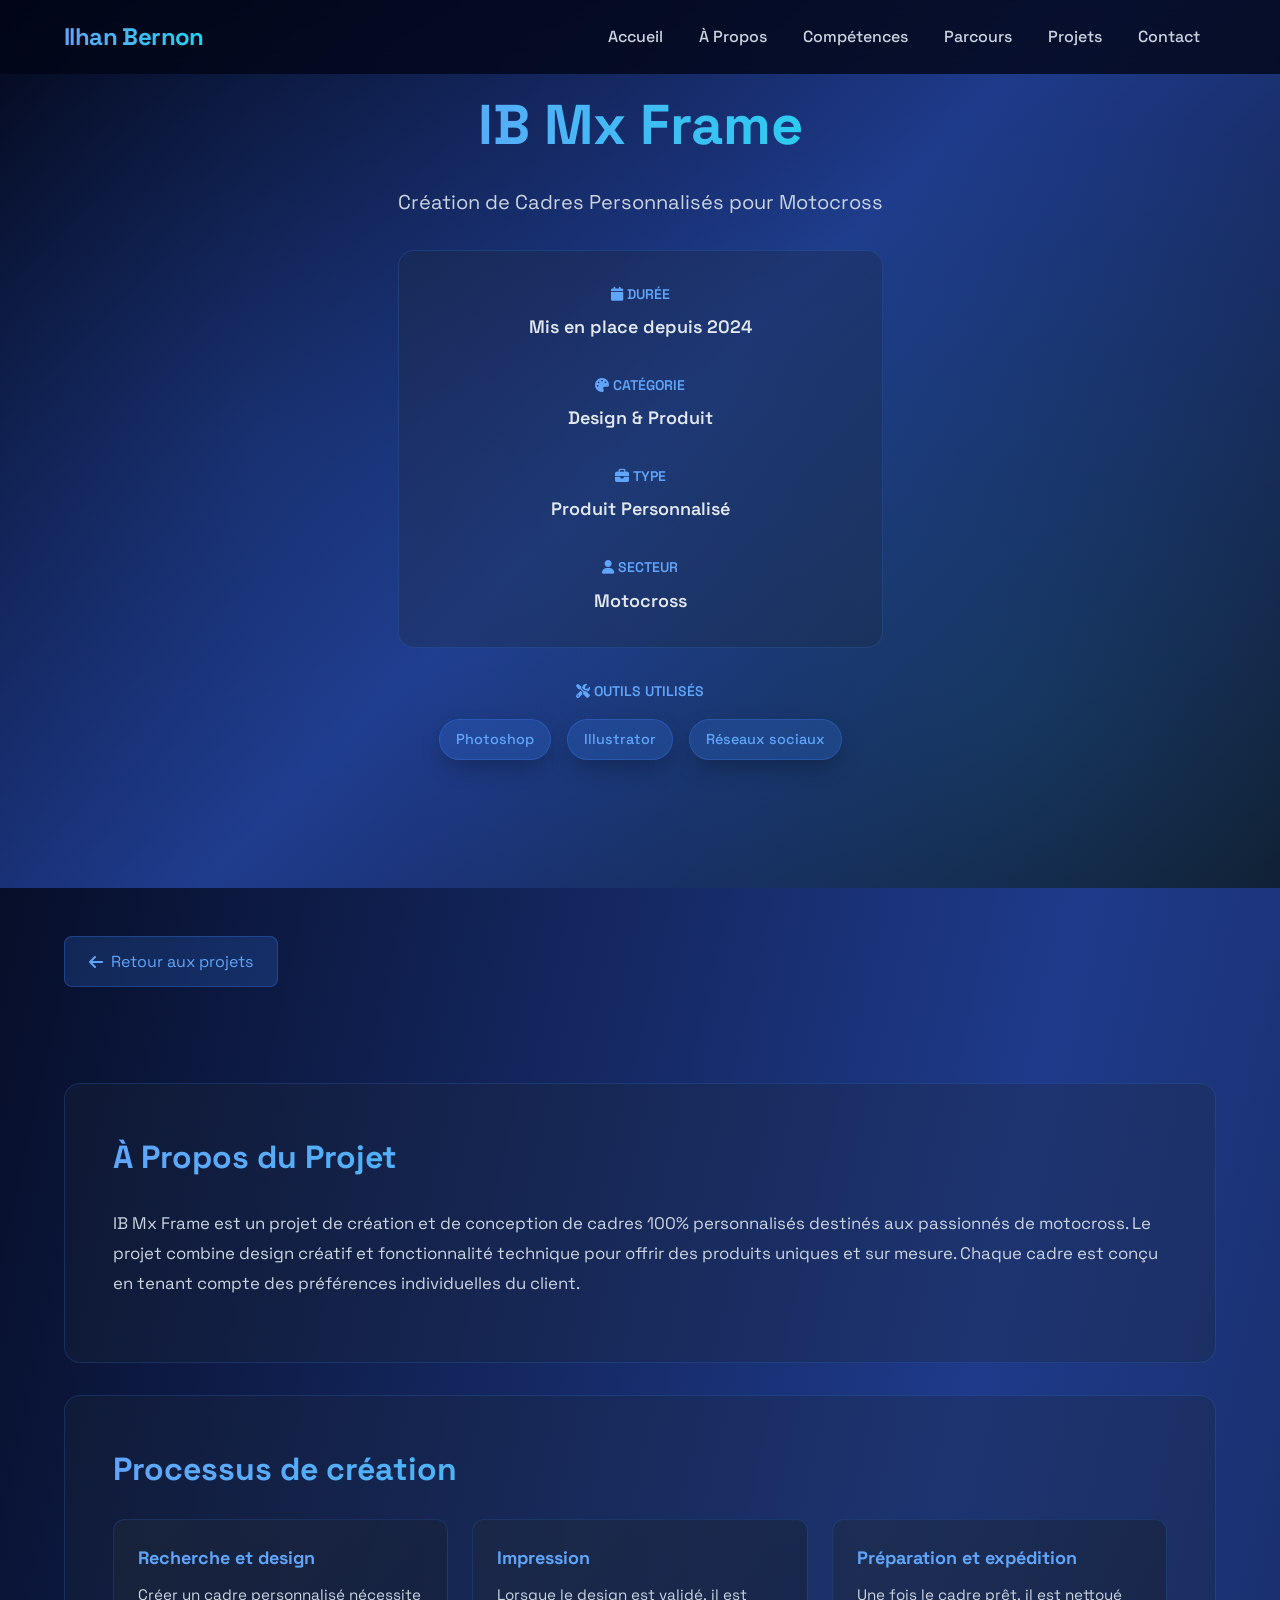
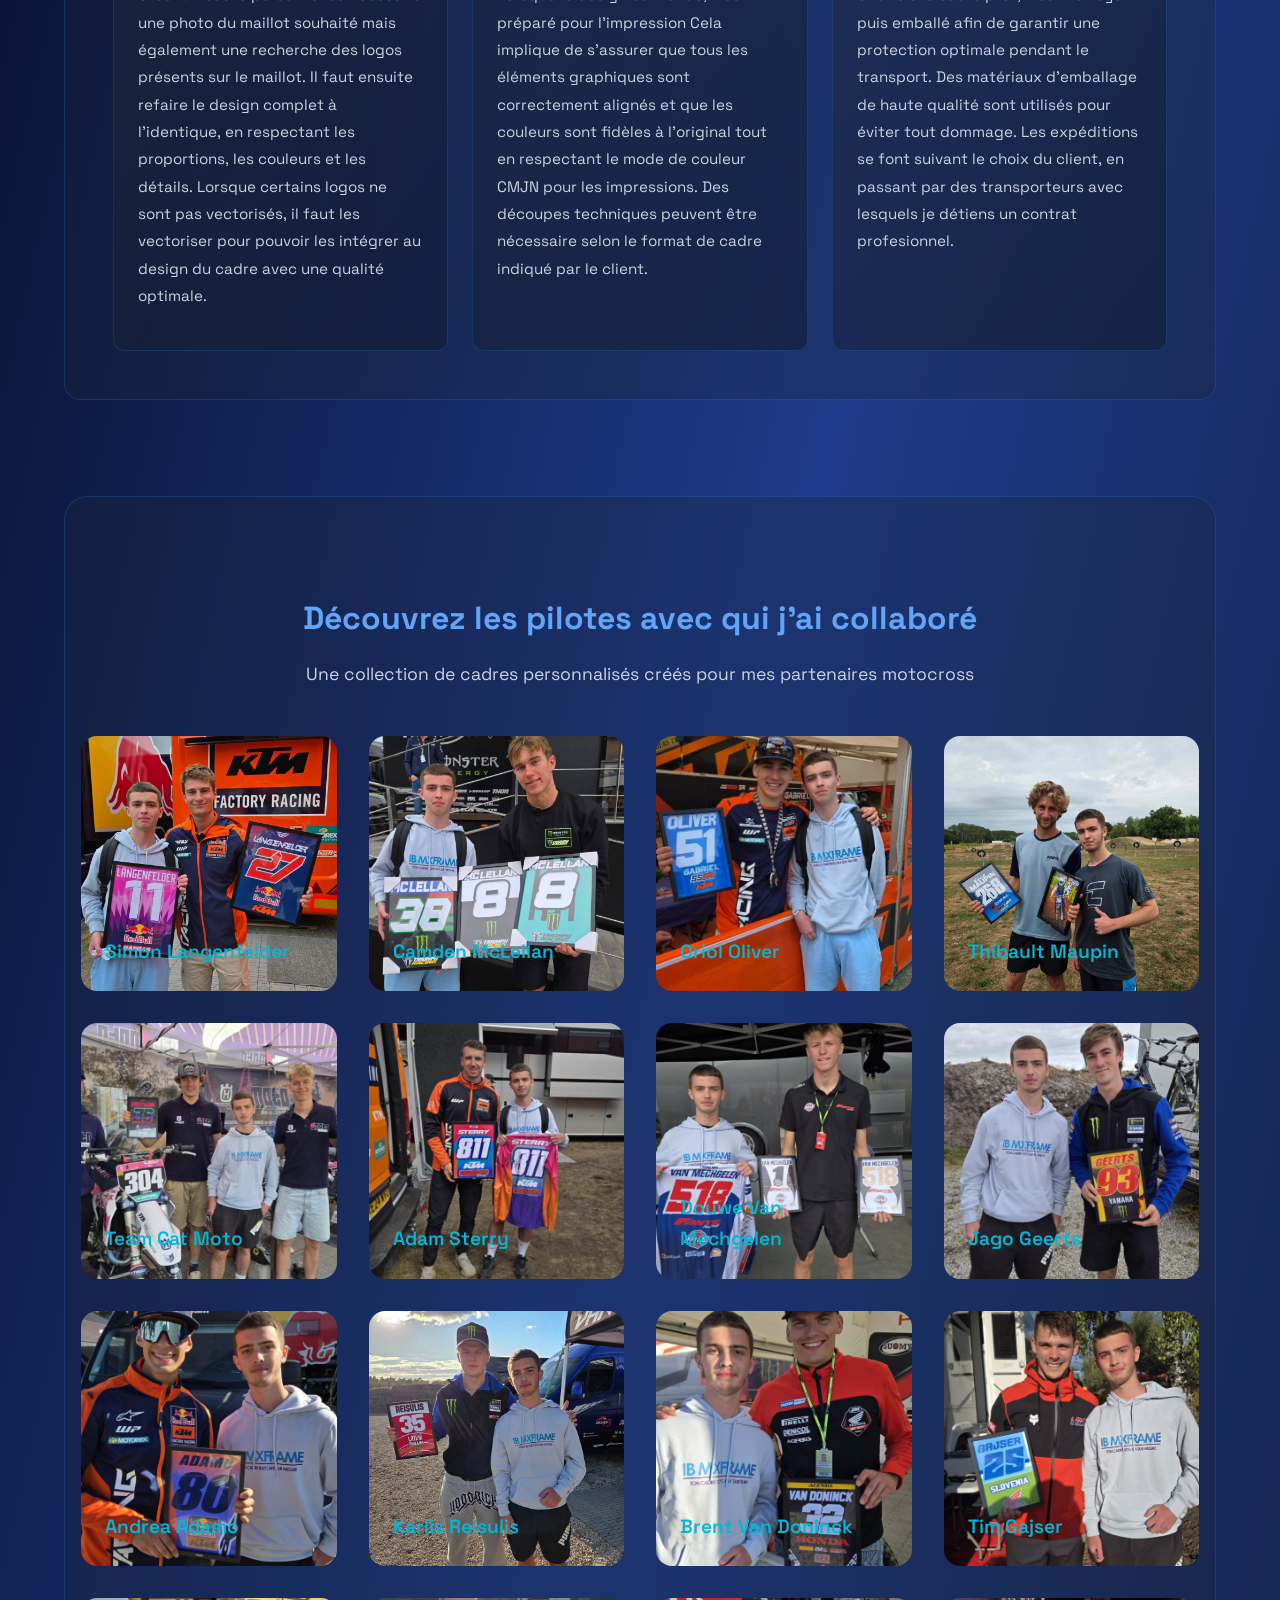
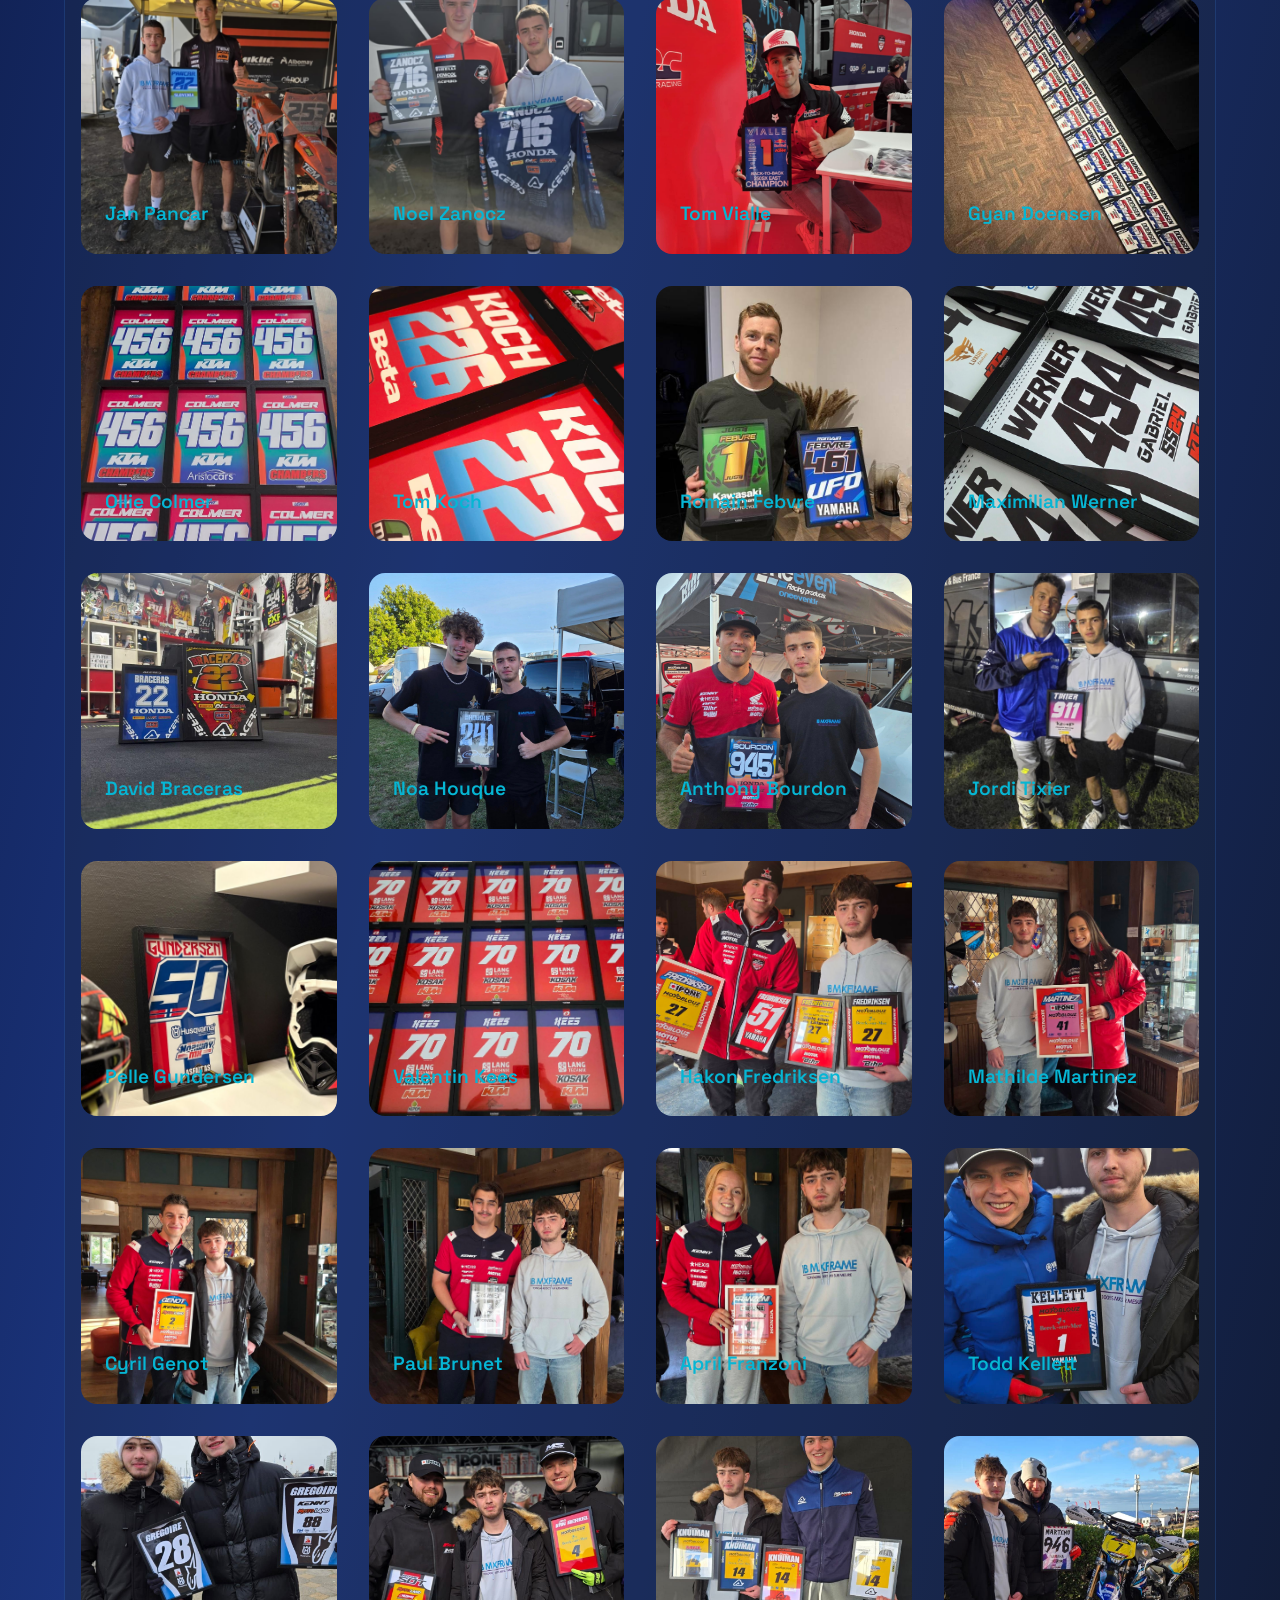
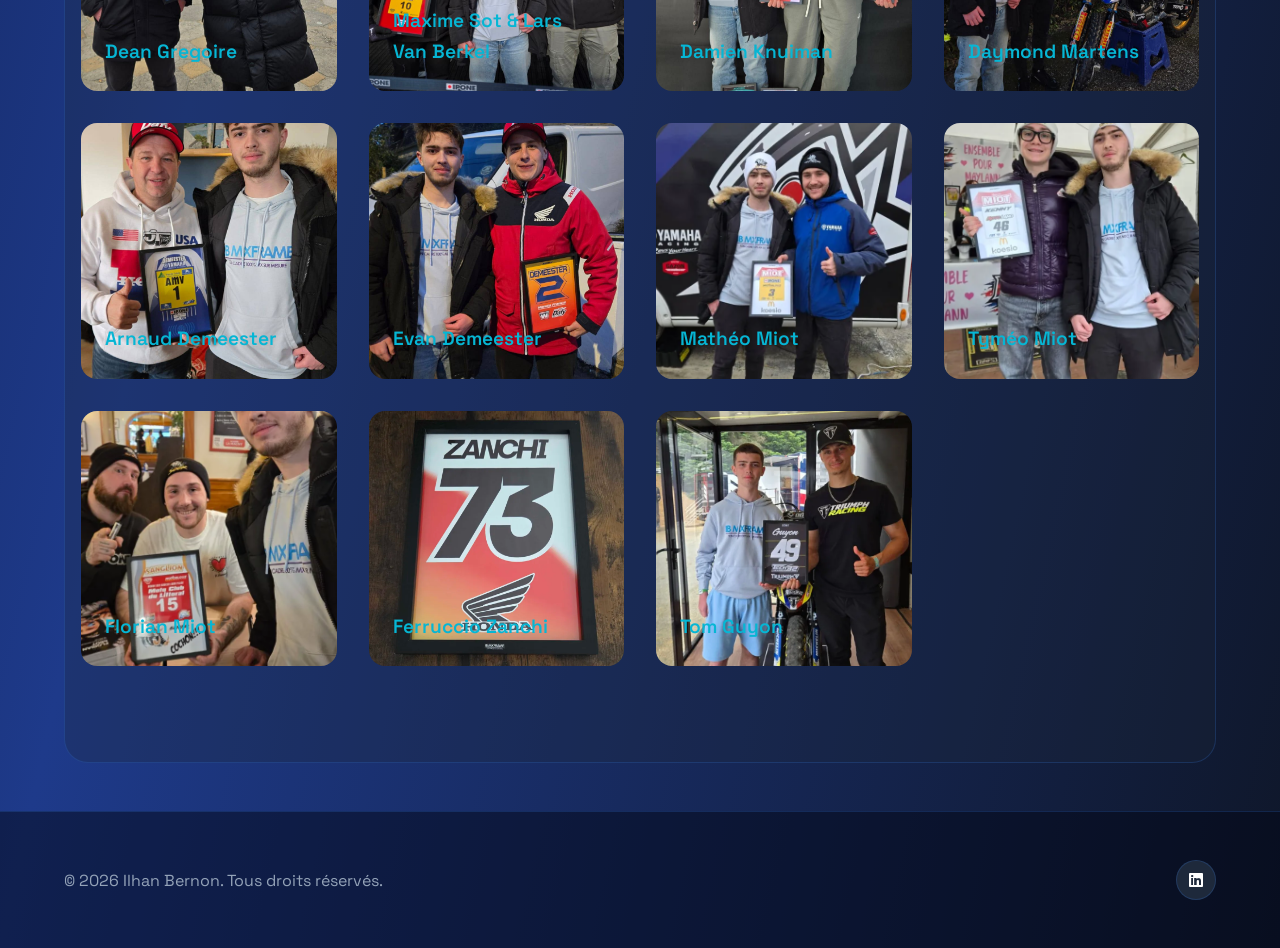
==== commit 21ebf553: "Add files via upload" ====
--- a/ibmxframe.html
+++ b/ibmxframe.html
@@ -68,7 +68,7 @@
                     <div class="meta-label">
                         <i class="fas fa-calendar"></i> DURÉE
                     </div>
-                    <div class="meta-value">2 semaines</div>
+                    <div class="meta-value">Mis en place depuis 2024</div>
                 </div>
                 
                 <div class="meta-block">
@@ -89,7 +89,7 @@
                     <div class="meta-label">
                         <i class="fas fa-user"></i> SECTEUR
                     </div>
-                    <div class="meta-value">Motocross & Sport</div>
+                    <div class="meta-value">Motocross</div>
                 </div>
             </div>
 
@@ -100,8 +100,8 @@
                 </div>
                 <div class="tools-container">
                     <span class="tool-badge">Photoshop</span>
-                    <span class="tool-badge">3D Design</span>
-                    <span class="tool-badge">CAO</span>
+                    <span class="tool-badge">Illustrator</span>
+                    <span class="tool-badge">Réseaux sociaux</span>
                 </div>
             </div>
         </div>
@@ -121,28 +121,31 @@
                 <p>
                     IB Mx Frame est un projet de création et de conception de cadres 100% personnalisés destinés aux passionnés de motocross. 
                     Le projet combine design créatif et fonctionnalité technique pour offrir des produits uniques et sur mesure. 
-                    Chaque cadre est conçu en tenant compte des préférences individuelles du client et de la performance en compétition.
+                    Chaque cadre est conçu en tenant compte des préférences individuelles du client.
                 </p>
             </div>
 
             <div class="section-content">
-                <h2>Objectifs</h2>
+                <h2>Processus de création</h2>
                 <div class="features-grid">
                     <div class="feature-card">
-                        <h3>Performance</h3>
-                        <p>Concevoir des cadres optimisés pour la performance en compétition</p>
+                        <h3>Recherche et design</h3>
+                        <p>Créer un cadre personnalisé nécessite une photo du maillot souhaité mais également une recherche des logos présents sur le maillot.
+                            Il faut ensuite refaire le design complet à l'identique, en respectant les proportions, les couleurs et les détails. Lorsque certains logos
+                            ne sont pas vectorisés, il faut les vectoriser pour pouvoir les intégrer au design du cadre avec une qualité optimale.
+                        </p>
                     </div>
                     <div class="feature-card">
-                        <h3>Personnalisation</h3>
-                        <p>Offrir une personnalisation complète selon les préférences du pilote</p>
+                        <h3>Impression</h3>
+                        <p>Lorsque le design est validé, il est préparé pour l'impression Cela implique de s'assurer que tous les éléments graphiques sont correctement alignés et que les couleurs sont fidèles à l'original
+                            tout en respectant le mode de couleur CMJN pour les impressions. Des découpes techniques peuvent être nécessaire selon le format de cadre indiqué
+                        par le client.</p>
                     </div>
                     <div class="feature-card">
-                        <h3>Durabilité</h3>
-                        <p>Assurer une construction robuste et durable pour tous les terrains</p>
-                    </div>
-                    <div class="feature-card">
-                        <h3>Innovation</h3>
-                        <p>Intégrer les dernières innovations en matière de design de cadre</p>
+                        <h3>Préparation et expédition</h3>
+                        <p>Une fois le cadre prêt, il est nettoyé puis emballé afin de garantir une protection optimale pendant le transport. Des matériaux d'emballage de haute qualité sont utilisés pour éviter tout dommage.
+                            Les expéditions se font suivant le choix du client, en passant par des transporteurs avec lesquels je détiens un contrat profesionnel.
+                        </p>
                     </div>
                 </div>
             </div>
@@ -150,9 +153,9 @@
 
         <!-- Gallery Section -->
         <section class="gallery-section">
-            <h2 class="gallery-title">Découvrez les pilotes avec qui nous avons collaboré</h2>
-            <p class="gallery-subtitle">Une collection de cadres personnalisés créés pour nos partenaires motocross</p>
-            
+            <h2 class="gallery-title">Découvrez les pilotes avec qui j'ai collaboré</h2>
+            <p class="gallery-subtitle">Une collection de cadres personnalisés créés pour mes partenaires motocross</p>
+
             <div class="gallery-grid">
                 <div class="gallery-item">
                     <img src="/images/ibmxframe/langenfelder.jpg" alt="Cadre Simon Langenfelder">
@@ -227,7 +230,7 @@
                     </div>
                 </div>
                 <div class="gallery-item">
-                    <img src="images/ibmxframe/pancar.jpg" alt="Cadre Jan Pancar">
+                    <img src="/images/ibmxframe/pancar.jpg" alt="Cadre Jan Pancar">
                     <div class="gallery-overlay">
                         <h3>Jan Pancar</h3>
                     </div>
@@ -424,9 +427,7 @@
                     © 2026 Ilhan Bernon. Tous droits réservés.
                 </div>
                 <div class="social-links">
-                    <a href="#" class="social-link"><i class="fab fa-github"></i></a>
-                    <a href="#" class="social-link"><i class="fab fa-linkedin"></i></a>
-                    <a href="#" class="social-link"><i class="fab fa-twitter"></i></a>
+                    <a href="https://www.linkedin.com/in/ilhan-bernon-a350823ab/" class="social-link" target="_blank"><i class="fab fa-linkedin"></i></a>
                 </div>
             </div>
         </div>
--- a/style.css
+++ b/style.css
@@ -1493,14 +1493,9 @@
     border-radius: 1rem;
     aspect-ratio: 1;
     cursor: pointer;
-    box-shadow: 0 10px 30px rgba(0, 0, 0, 0.3);
     transition: transform 0.3s ease, box-shadow 0.3s ease;
 }
 
-.gallery-item:hover {
-    transform: translateY(-10px);
-    box-shadow: 0 20px 40px rgba(6, 182, 212, 0.3);
-}
 
 .gallery-item img {
     width: 100%;
@@ -1509,9 +1504,6 @@
     transition: transform 0.4s ease;
 }
 
-.gallery-item:hover img {
-    transform: scale(1.1);
-}
 
 .gallery-overlay {
     position: absolute;
@@ -1519,7 +1511,6 @@
     left: 0;
     right: 0;
     top: 0;
-    background: linear-gradient(180deg, rgba(0, 0, 0, 0) 0%, rgba(0, 0, 0, 0.8) 100%);
     display: flex;
     align-items: flex-end;
     padding: 1.5rem;
@@ -1588,3 +1579,37 @@
     color: #cbd5e1;
     margin-bottom: 2rem;
 }
+
+/* spécifique pour la page MC3C - Centrage et affichage complet */
+.gallery-mc3c {
+    background: rgba(30, 41, 59, 0.3); /* On garde le style de fond */
+}
+
+.grid-mc3c {
+    display: flex;             /* On passe en Flexbox pour centrer facilement */
+    justify-content: center;   /* Centre horizontalement */
+    flex-wrap: wrap;           /* Permet de revenir à la ligne sur mobile */
+    gap: 3rem;                 /* Espace entre les deux affiches */
+    max-width: 1000px;
+    margin: 0 auto;
+}
+
+.grid-mc3c .gallery-item {
+    aspect-ratio: auto;        /* Supprime le format carré */
+    width: 350px;              /* Largeur fixe pour l'affiche */
+    height: auto;              /* Laisse la hauteur s'adapter à l'image */
+}
+
+.grid-mc3c .gallery-item img {
+    object-fit: contain;       /* Affiche l'image en entier sans la couper */
+    height: auto;
+    border-radius: 0.5rem;     /* Un petit arrondi pour le style */
+}
+
+/* Ajustement pour mobile */
+@media (max-width: 768px) {
+    .grid-mc3c .gallery-item {
+        width: 100%;           /* Prend toute la largeur sur petit écran */
+        max-width: 300px;      /* Mais garde une taille raisonnable */
+    }
+}
